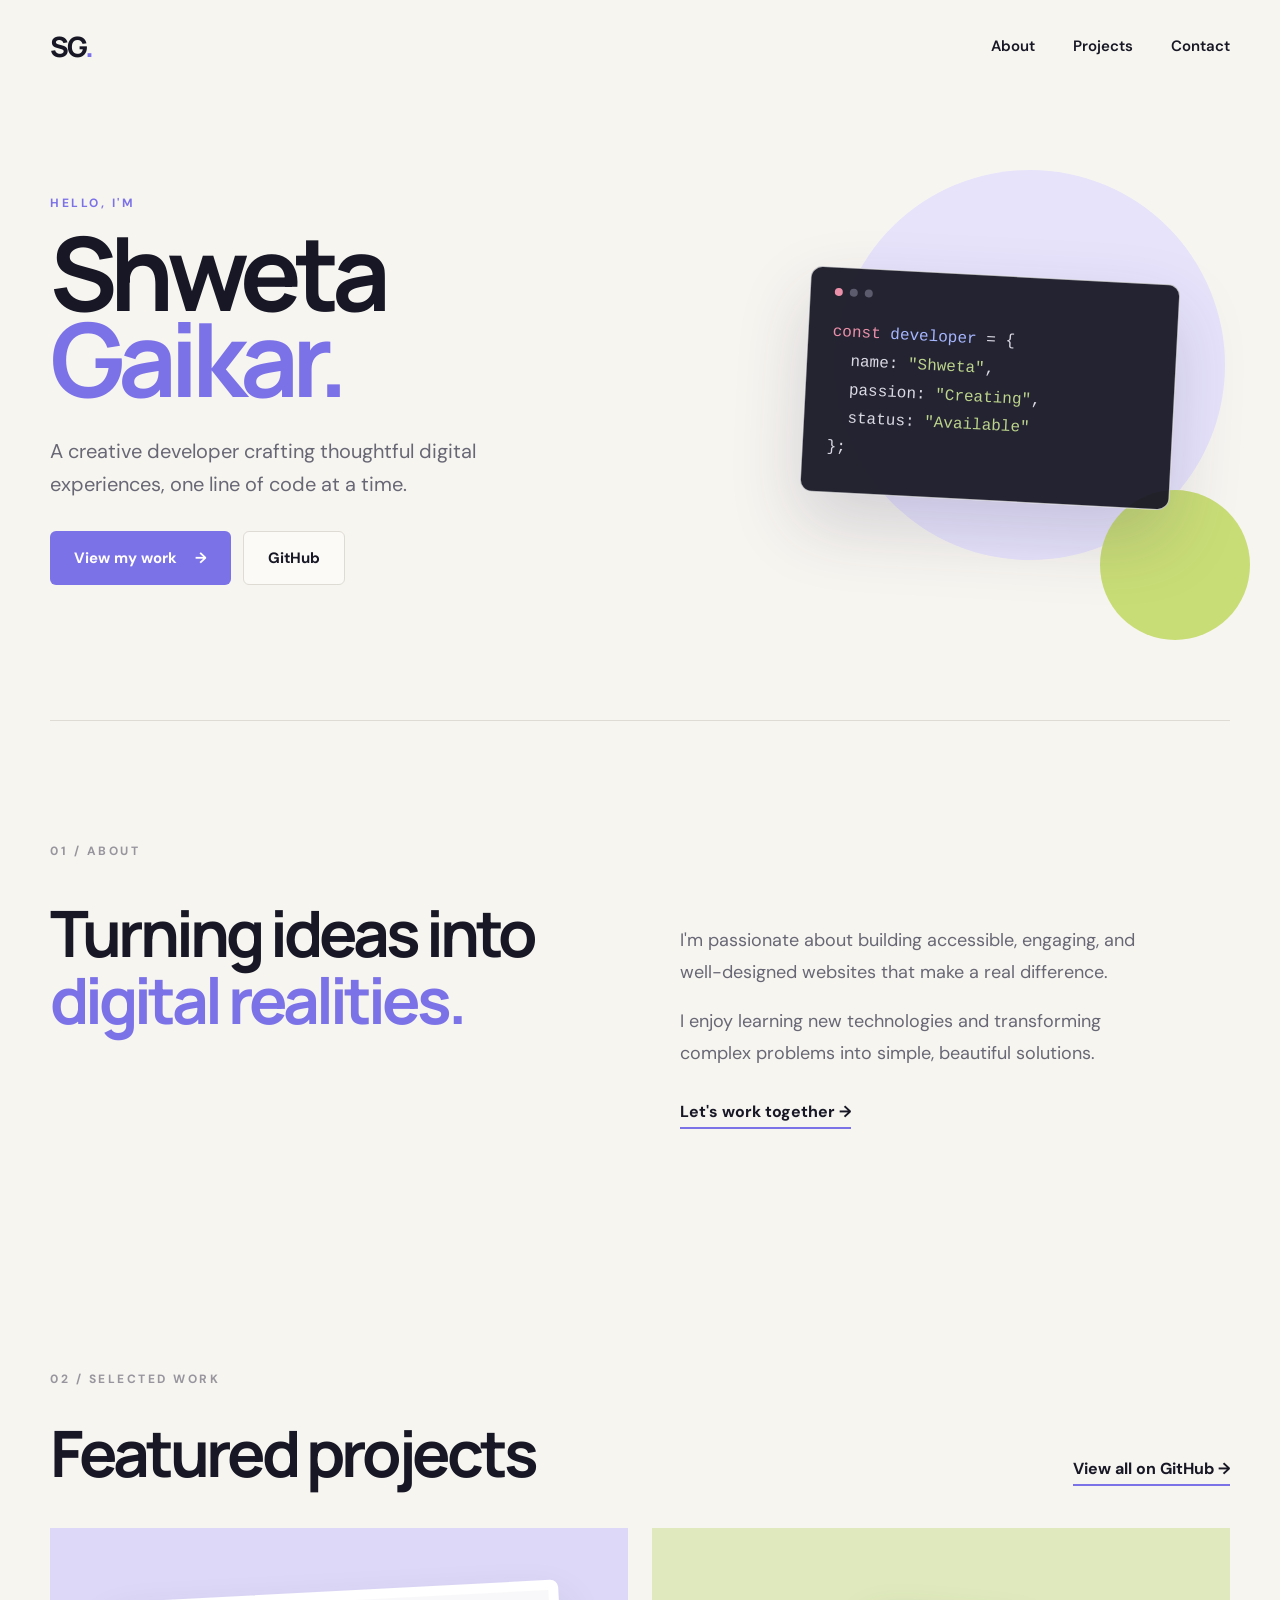
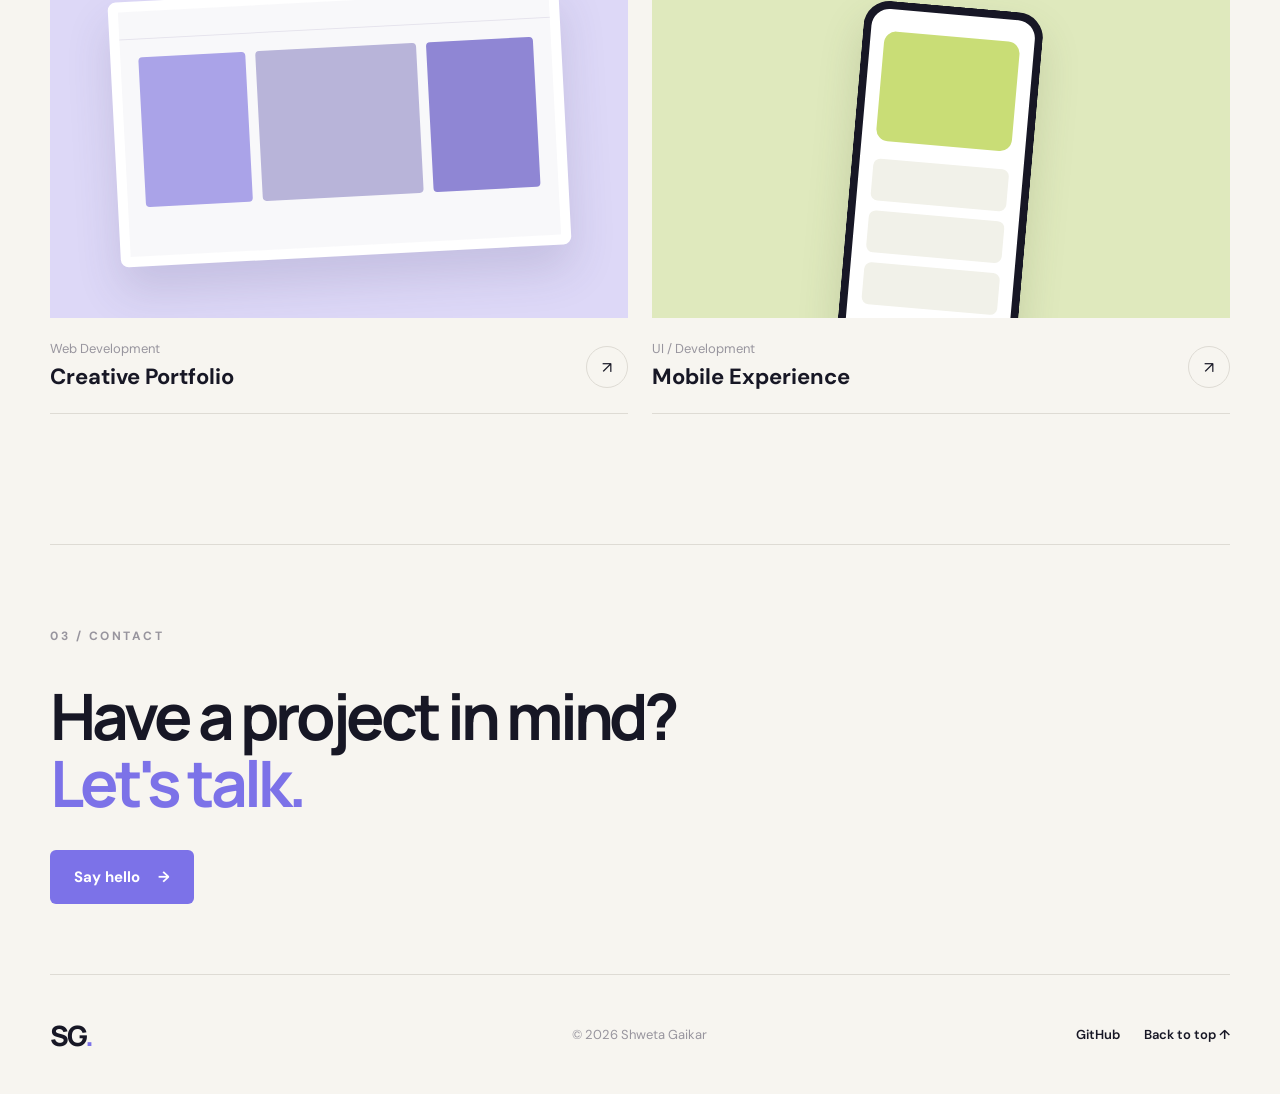
==== index.html @ 5d54d0dd "Add responsive portfolio website" ====
<!DOCTYPE>
<html lang="en">
<head>
  <meta charset="UTF-8">
  <meta name="viewport" content="width=device-width, initial-scale=1.0">
  <meta name="description" content="Personal portfolio website">
  <title>Shweta Gaikar | Portfolio</title>
  <link rel="preconnect" href="https://fonts.googleapis.com">
  <link rel="preconnect" href="https://fonts.gstatic.com" crossorigin>
  <link href="https://fonts.googleapis.com/css2?family=DM+Sans:wght@400;500;600;700&family=Manrope:wght@700;800&display=swap" rel="stylesheet">
  <link rel="stylesheet" href="styles.css">
</head>
<body>
  <header class="nav-wrap">
    <nav class="nav" aria-label="Main navigation">
      <a class="logo" href="#top" aria-label="Home">SG<span>.</span></a>
      <button class="menu-button" aria-label="Toggle navigation" aria-expanded="false">☰</button>
      <div class="nav-links">
        <a href="#about">About</a>
        <a href="#projects">Projects</a>
        <a href="#contact">Contact</a>
      </div>
    </nav>
  </header>

  <main id="top">
    <section class="hero">
      <div class="hero-content">
        <p class="eyebrow">Hello, I'm</p>
        <h1>Shweta<br><span>Gaikar.</span></h1>
        <p class="intro">A creative developer crafting thoughtful digital experiences, one line of code at a time.</p>
        <div class="hero-actions">
          <a class="button primary" href="#projects">View my work <span>→</span></a>
          <a class="button secondary" href="https://github.com/shwetagaikar18" target="_blank" rel="noopener">GitHub</a>
        </div>
      </div>
      <div class="hero-art" aria-label="Decorative portfolio artwork">
        <div class="orb orb-one"></div>
        <div class="orb orb-two"></div>
        <div class="code-card">
          <div class="code-dots"><i></i><i></i><i></i></div>
          <pre><code><span class="pink">const</span> <span class="blue">developer</span> = {
  name: <span class="green">"Shweta"</span>,
  passion: <span class="green">"Creating"</span>,
  status: <span class="green">"Available"</span>
};</code></pre>
        </div>
      </div>
    </section>

    <section class="about" id="about">
      <p class="section-label">01 / About</p>
      <div class="about-grid">
        <h2>Turning ideas into<br><span>digital realities.</span></h2>
        <div class="about-copy">
          <p>I'm passionate about building accessible, engaging, and well-designed websites that make a real difference.</p>
          <p>I enjoy learning new technologies and transforming complex problems into simple, beautiful solutions.</p>
          <a class="text-link" href="#contact">Let's work together →</a>
        </div>
      </div>
    </section>

    <section class="projects" id="projects">
      <p class="section-label">02 / Selected work</p>
      <div class="section-heading">
        <h2>Featured projects</h2>
        <a class="text-link" href="https://github.com/shwetagaikar18?tab=repositories" target="_blank" rel="noopener">View all on GitHub →</a>
      </div>
      <div class="project-grid">
        <article class="project-card">
          <div class="project-preview preview-one">
            <div class="preview-window">
              <div class="preview-bar"></div>
              <div class="preview-layout"><i></i><i></i><i></i></div>
            </div>
          </div>
          <div class="project-info">
            <p>Web Development</p>
            <h3>Creative Portfolio</h3>
            <a href="https://github.com/shwetagaikar18/portfolio-page" target="_blank" rel="noopener" aria-label="View Creative Portfolio on GitHub">↗</a>
          </div>
        </article>
        <article class="project-card">
          <div class="project-preview preview-two">
            <div class="phone"><div></div><span></span><span></span><span></span></div>
          </div>
          <div class="project-info">
            <p>UI / Development</p>
            <h3>Mobile Experience</h3>
            <a href="https://github.com/shwetagaikar18?tab=repositories" target="_blank" rel="noopener" aria-label="View Mobile Experience repositories">↗</a>
          </div>
        </article>
      </div>
    </section>

    <section class="contact" id="contact">
      <p class="section-label">03 / Contact</p>
      <h2>Have a project in mind?<br><span>Let's talk.</span></h2>
      <a class="button primary" href="mailto:your.email@example.com">Say hello <span>→</span></a>
    </section>
  </main>

  <footer>
    <a class="logo" href="#top">SG<span>.</span></a>
    <p>© 2026 Shweta Gaikar</p>
    <div class="socials">
      <a href="https://github.com/shwetagaikar18" target="_blank" rel="noopener">GitHub</a>
      <a href="#top">Back to top ↑</a>
    </div>
  </footer>

  <script src="script.js"></script>
</body>
</html>
---- styles.css ----
:root {
  --ink: #171725;
  --cream: #f7f5f0;
  --white: #fff;
  --purple: #7c72e8;
  --purple-dark: #6257d5;
  --pink: #ec90a9;
  --lime: #c9dd76;
  --line: #dedbd4;
}

* { box-sizing: border-box; }
html { scroll-behavior: smooth; }
body {
  margin: 0;
  color: var(--ink);
  background: var(--cream);
  font-family: "DM Sans", sans-serif;
}
a { color: inherit; text-decoration: none; }

.nav-wrap { position: absolute; z-index: 20; width: 100%; }
.nav {
  width: min(1180px, calc(100% - 48px));
  height: 92px;
  margin: auto;
  display: flex;
  align-items: center;
  justify-content: space-between;
}
.logo {
  font-family: "Manrope", sans-serif;
  font-size: 28px;
  font-weight: 800;
  letter-spacing: -2px;
}
.logo span { color: var(--purple); }
.nav-links { display: flex; gap: 38px; font-size: 15px; font-weight: 600; }
.nav-links a { position: relative; }
.nav-links a::after {
  content: "";
  position: absolute;
  left: 0;
  bottom: -6px;
  width: 0;
  height: 2px;
  background: var(--purple);
  transition: .25s;
}
.nav-links a:hover::after { width: 100%; }
.menu-button { display: none; border: 0; background: none; font-size: 24px; }

.hero {
  min-height: 720px;
  display: grid;
  grid-template-columns: 58% 42%;
  align-items: center;
  overflow: hidden;
  padding: 100px max(24px, calc((100% - 1180px) / 2)) 40px;
}
.eyebrow, .section-label {
  text-transform: uppercase;
  letter-spacing: 2.5px;
  font-size: 12px;
  font-weight: 700;
}
.eyebrow { color: var(--purple); margin: 0 0 18px; }
.hero h1 {
  margin: 0;
  font-family: "Manrope", sans-serif;
  font-size: clamp(68px, 8vw, 116px);
  line-height: .84;
  letter-spacing: -7px;
}
.hero h1 span { color: var(--purple); }
.intro {
  max-width: 520px;
  margin: 34px 0 30px;
  color: #686775;
  font-size: 20px;
  line-height: 1.65;
}
.hero-actions { display: flex; gap: 12px; }
.button {
  height: 54px;
  display: inline-flex;
  align-items: center;
  justify-content: center;
  gap: 18px;
  border-radius: 6px;
  padding: 0 24px;
  font-size: 15px;
  font-weight: 700;
  transition: transform .2s, background .2s;
}
.button:hover { transform: translateY(-3px); }
.primary { background: var(--purple); color: white; }
.primary:hover { background: var(--purple-dark); }
.secondary { border: 1px solid var(--line); background: rgba(255,255,255,.5); }

.hero-art { position: relative; height: 520px; }
.orb { position: absolute; border-radius: 50%; }
.orb-one { width: 390px; height: 390px; right: 5px; top: 40px; background: #e7e3fb; }
.orb-two { width: 150px; height: 150px; right: -20px; bottom: 10px; background: var(--lime); }
.code-card {
  position: absolute;
  width: 370px;
  right: 55px;
  top: 145px;
  padding: 20px 24px 30px;
  border: 1px solid rgba(255,255,255,.7);
  border-radius: 12px;
  background: rgba(23,23,37,.94);
  box-shadow: 0 30px 70px rgba(51,46,89,.18);
  transform: rotate(3deg);
}
.code-dots { display: flex; gap: 7px; margin-bottom: 22px; }
.code-dots i { width: 8px; height: 8px; border-radius: 50%; background: #5b5b6d; }
.code-dots i:first-child { background: var(--pink); }
.code-card pre { margin: 0; overflow: hidden; color: #dbdae4; font-size: 16px; line-height: 1.8; }
.pink { color: var(--pink); }.blue { color: #a6b6ff; }.green { color: #bcd38b; }

.about, .projects, .contact { width: min(1180px, calc(100% - 48px)); margin: auto; }
.about { padding: 110px 0 120px; border-top: 1px solid var(--line); }
.section-label { color: #98959e; }
.about-grid { display: grid; grid-template-columns: 1fr 1fr; gap: 80px; margin-top: 40px; }
.about h2, .projects h2, .contact h2 {
  margin: 0;
  font-family: "Manrope", sans-serif;
  font-size: clamp(42px, 5vw, 68px);
  line-height: 1.05;
  letter-spacing: -4px;
}
.about h2 span, .contact h2 span { color: var(--purple); }
.about-copy { max-width: 480px; padding-top: 8px; }
.about-copy p { color: #686775; font-size: 18px; line-height: 1.75; }
.text-link { display: inline-block; margin-top: 14px; font-weight: 700; border-bottom: 2px solid var(--purple); padding-bottom: 5px; }

.projects { padding: 110px 0 130px; }
.section-heading { display: flex; align-items: end; justify-content: space-between; margin: 32px 0 42px; }
.project-grid { display: grid; grid-template-columns: 1fr 1fr; gap: 24px; }
.project-card { overflow: hidden; }
.project-preview { height: 390px; display: grid; place-items: center; overflow: hidden; }
.preview-one { background: #ddd8f7; }.preview-two { background: #dfe9bd; }
.preview-window { width: 78%; height: 68%; border: 10px solid #fff; border-radius: 8px; background: #f8f8fa; box-shadow: 0 24px 45px rgba(68,62,112,.16); transform: rotate(-3deg); }
.preview-bar { height: 28px; border-bottom: 1px solid #e6e4ed; }
.preview-layout { display: grid; grid-template-columns: 1fr 1.5fr 1fr; gap: 10px; padding: 18px; }
.preview-layout i { height: 150px; background: #aaa3e8; border-radius: 4px; }.preview-layout i:nth-child(2) { background: #b8b4d9; }.preview-layout i:nth-child(3) { background: #8f86d4; }
.phone { width: 180px; height: 330px; border: 8px solid var(--ink); border-bottom: 0; border-radius: 26px 26px 0 0; background: #fff; padding: 22px 14px; transform: translateY(48px) rotate(5deg); box-shadow: 0 20px 40px rgba(77,88,49,.18); }
.phone div { height: 110px; border-radius: 12px; background: var(--lime); margin-bottom: 18px; }.phone span { display: block; height: 42px; border-radius: 7px; background: #f1f1e9; margin-top: 10px; }
.project-info { position: relative; padding: 22px 58px 22px 0; border-bottom: 1px solid var(--line); }
.project-info p { margin: 0 0 5px; color: #98959e; font-size: 13px; }.project-info h3 { margin: 0; font-size: 22px; }
.project-info a { position: absolute; right: 0; top: 28px; width: 42px; height: 42px; display: grid; place-items: center; border: 1px solid var(--line); border-radius: 50%; }

.contact { min-height: 430px; display: flex; flex-direction: column; justify-content: center; align-items: flex-start; border-top: 1px solid var(--line); }
.contact h2 { margin: 26px 0 34px; }
footer { width: min(1180px, calc(100% - 48px)); height: 120px; margin: auto; display: grid; grid-template-columns: 1fr 1fr 1fr; align-items: center; border-top: 1px solid var(--line); }
footer p { text-align: center; color: #98959e; font-size: 13px; }.socials { display: flex; justify-content: flex-end; gap: 24px; font-size: 13px; font-weight: 600; }

@media (max-width: 800px) {
  .nav { width: calc(100% - 36px); }.menu-button { display: block; }
  .nav-links { display: none; position: absolute; top: 72px; left: 18px; right: 18px; padding: 22px; background: white; border-radius: 8px; box-shadow: 0 12px 30px rgba(0,0,0,.08); }
  .nav-links.open { display: flex; }.hero { grid-template-columns: 1fr; padding: 130px 24px 30px; }.hero h1 { letter-spacing: -5px; }.hero-art { height: 430px; }.orb-one { width: 330px; height: 330px; right: 0; }.code-card { width: 310px; right: 20px; top: 115px; }.code-card pre { font-size: 14px; }
  .about, .projects, .contact { width: calc(100% - 36px); }.about-grid, .project-grid { grid-template-columns: 1fr; }.about-grid { gap: 25px; }.project-preview { height: 320px; }.section-heading { align-items: flex-start; gap: 20px; }.section-heading .text-link { white-space: nowrap; }
  footer { width: calc(100% - 36px); grid-template-columns: 1fr 1fr; }.footer p { display: none; }.socials a:first-child { display: none; }
}

@media (max-width: 480px) {
  .hero h1 { font-size: 64px; }.hero-actions { flex-wrap: wrap; }.hero-art { height: 380px; }.orb-one { width: 280px; height: 280px; }.orb-two { width: 100px; height: 100px; }.code-card { width: 280px; right: 5px; }.about h2, .projects h2, .contact h2 { letter-spacing: -2.5px; }.section-heading { display: block; }.section-heading .text-link { margin-top: 18px; }.project-preview { height: 280px; }
}
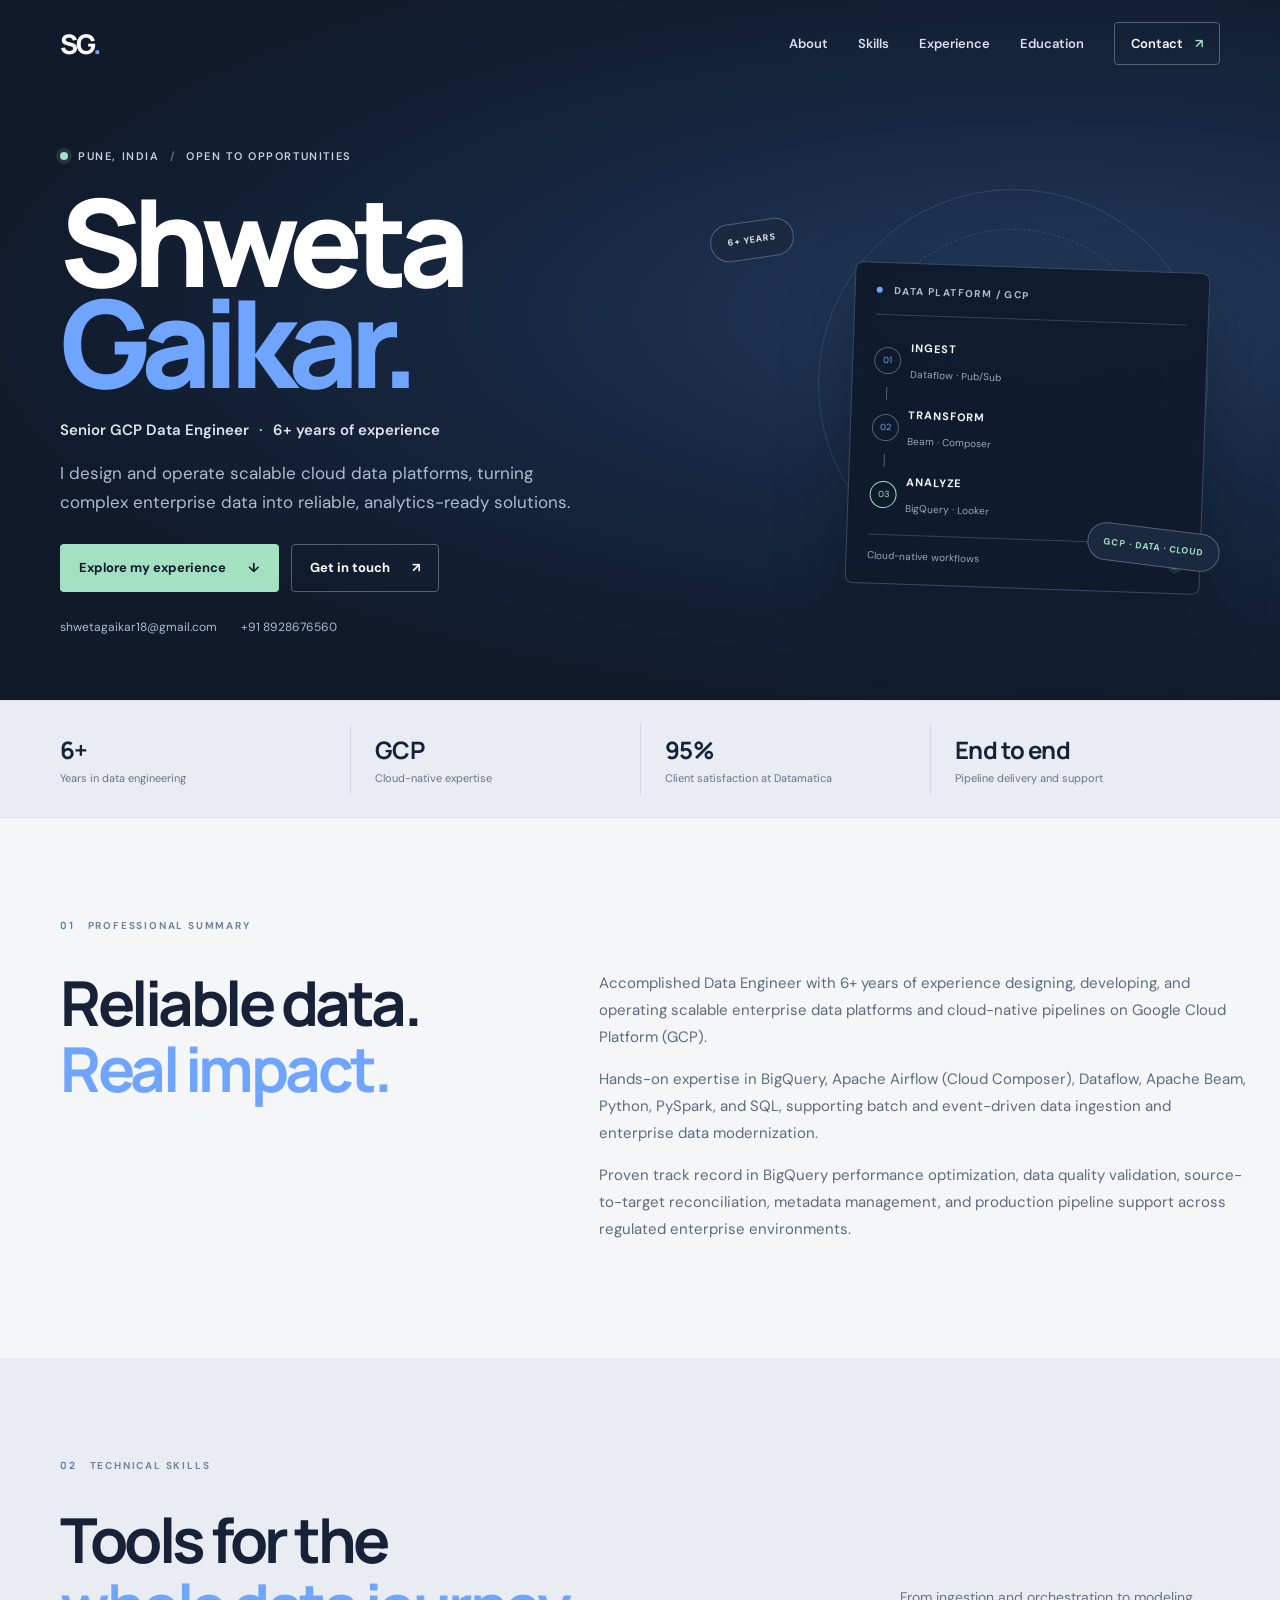
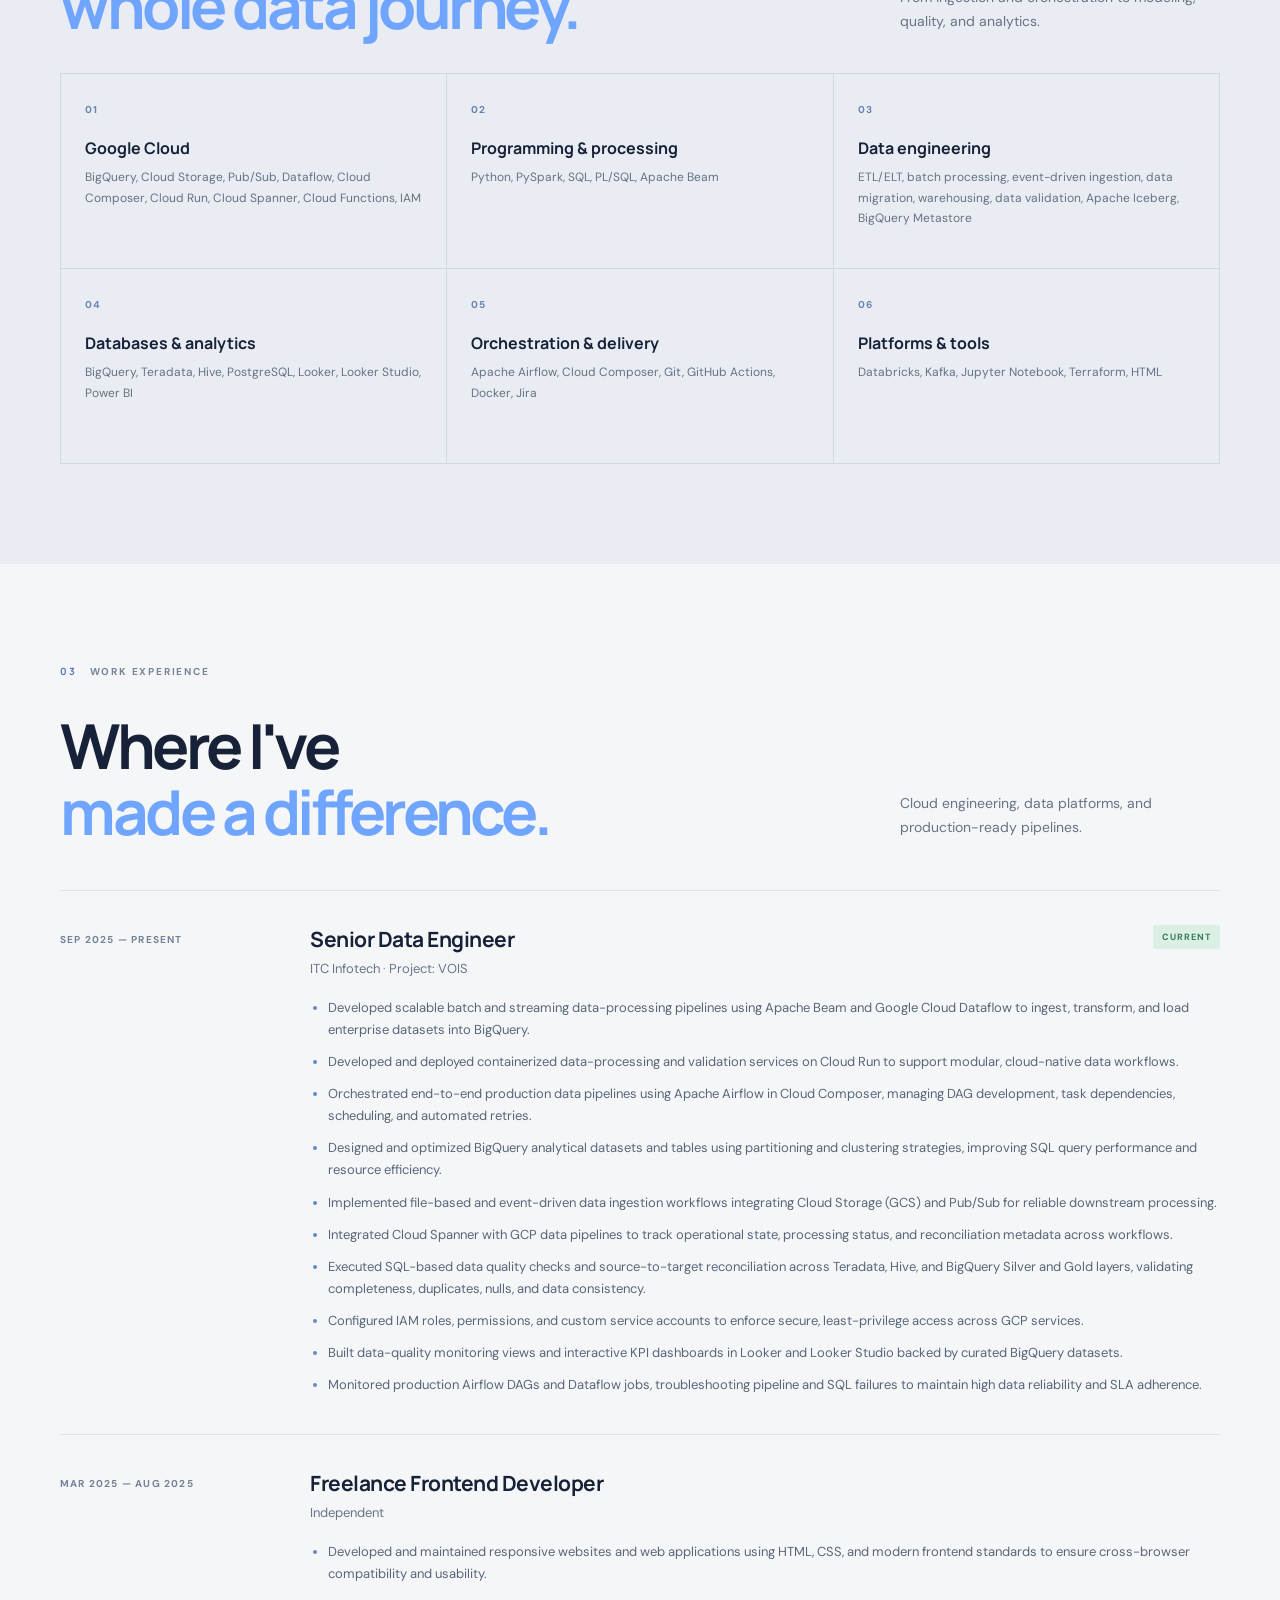
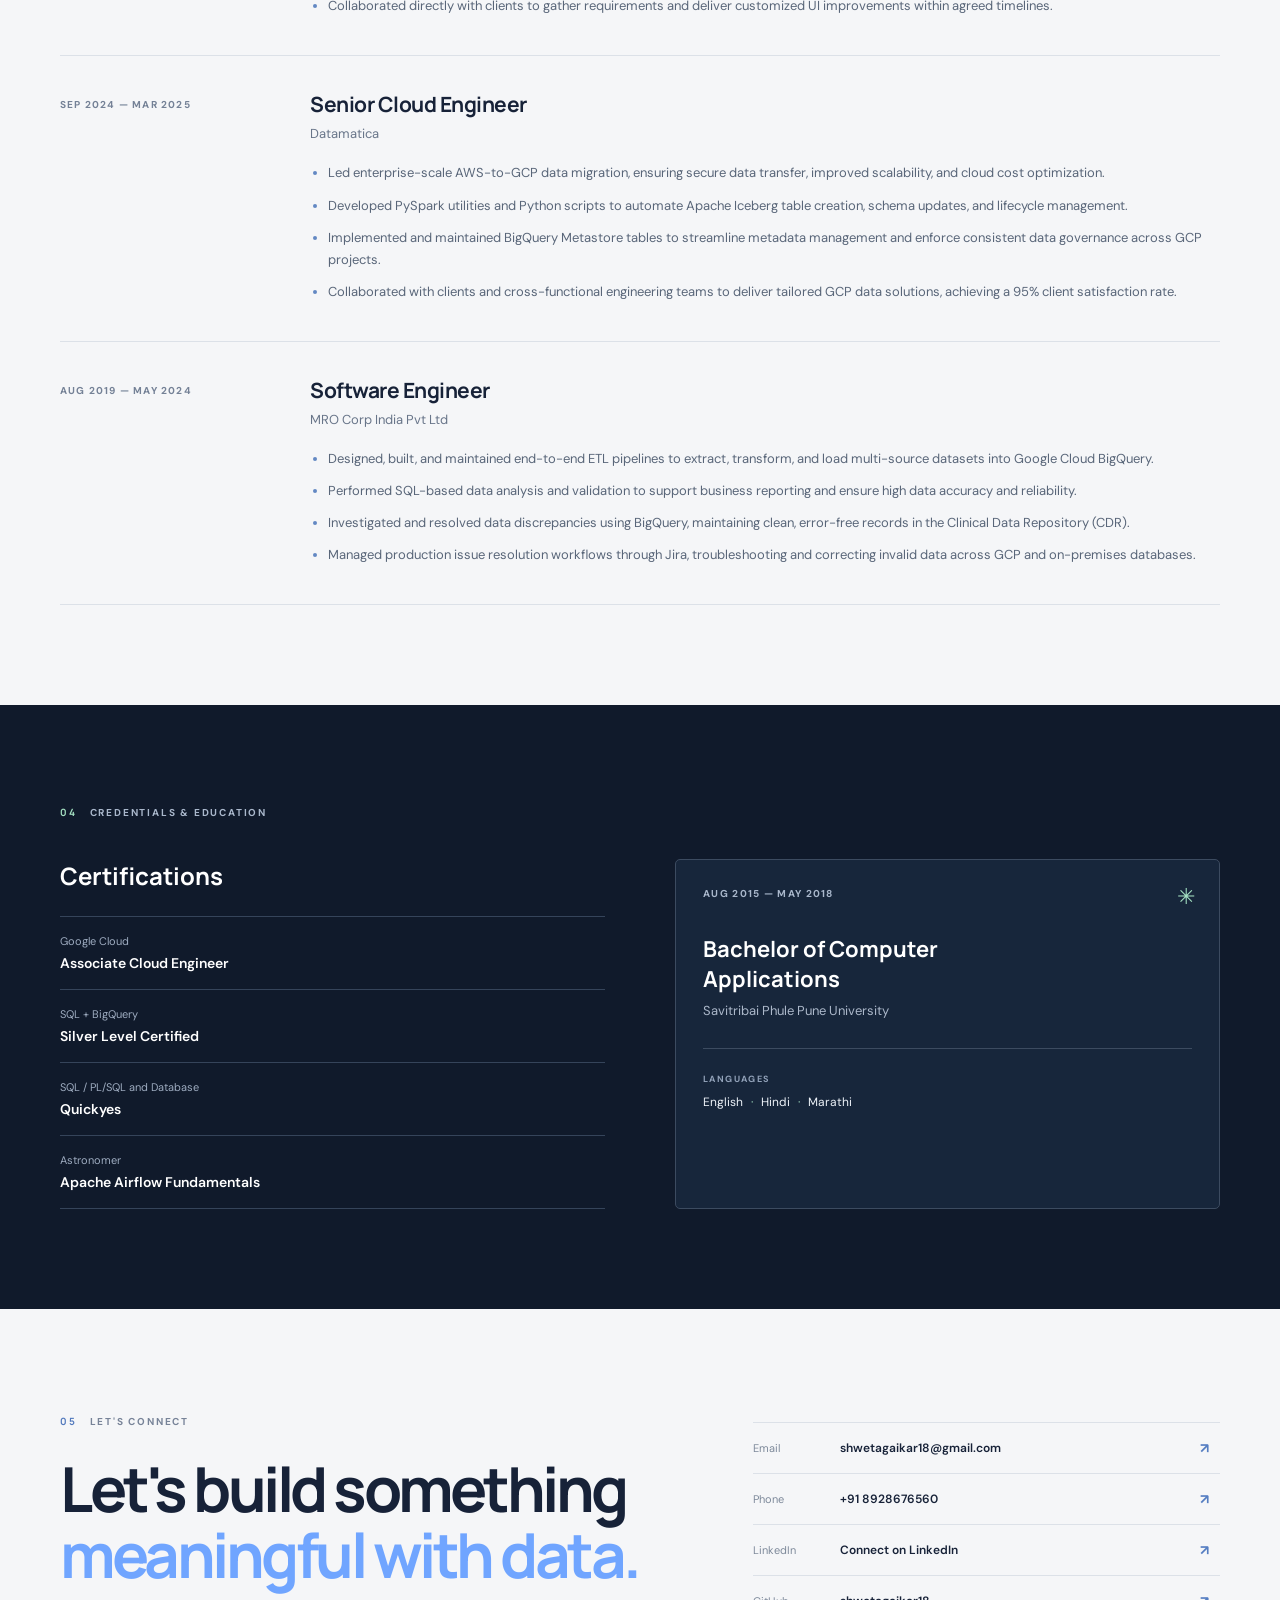
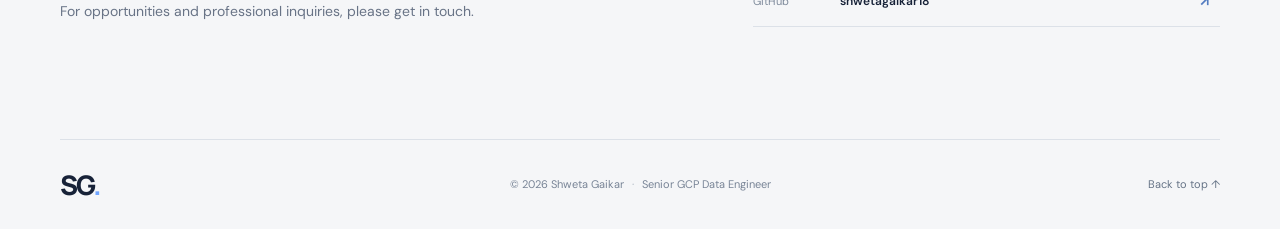
==== commit a4a66fcb: "Add Shweta's GCP data engineering resume to portfolio page" ====
--- a/index.html
+++ b/index.html
@@ -1,114 +1,199 @@
-<!DOCTYPE>
+<!doctype html>
 <html lang="en">
 <head>
   <meta charset="UTF-8">
-  <meta name="viewport" content="width=device-width, initial-scale=1.0">
-  <meta name="description" content="Personal portfolio website">
-  <title>Shweta Gaikar | Portfolio</title>
+  <meta name="viewport" content="width=device-width, initial-scale=1">
+  <meta name="description" content="Shweta Gaikar is a Senior GCP Data Engineer with 6+ years of experience building cloud-native data platforms and pipelines.">
+  <meta name="theme-color" content="#101a2b">
+  <title>Shweta Gaikar | Senior GCP Data Engineer</title>
   <link rel="preconnect" href="https://fonts.googleapis.com">
   <link rel="preconnect" href="https://fonts.gstatic.com" crossorigin>
-  <link href="https://fonts.googleapis.com/css2?family=DM+Sans:wght@400;500;600;700&family=Manrope:wght@700;800&display=swap" rel="stylesheet">
+  <link href="https://fonts.googleapis.com/css2?family=DM+Sans:wght@400;500;600;700&family=Manrope:wght@500;600;700;800&display=swap" rel="stylesheet">
   <link rel="stylesheet" href="styles.css">
 </head>
 <body>
-  <header class="nav-wrap">
-    <nav class="nav" aria-label="Main navigation">
-      <a class="logo" href="#top" aria-label="Home">SG<span>.</span></a>
-      <button class="menu-button" aria-label="Toggle navigation" aria-expanded="false">☰</button>
-      <div class="nav-links">
+  <header class="site-header">
+    <nav class="nav shell" aria-label="Main navigation">
+      <a class="brand" href="#top" aria-label="Shweta Gaikar, home">SG<span>.</span></a>
+      <button class="menu-button" type="button" aria-label="Toggle navigation" aria-expanded="false" aria-controls="nav-links">☰</button>
+      <div class="nav-links" id="nav-links">
         <a href="#about">About</a>
-        <a href="#projects">Projects</a>
-        <a href="#contact">Contact</a>
+        <a href="#skills">Skills</a>
+        <a href="#experience">Experience</a>
+        <a href="#education">Education</a>
+        <a class="nav-cta" href="#contact">Contact <span>↗</span></a>
       </div>
     </nav>
   </header>
 
   <main id="top">
-    <section class="hero">
-      <div class="hero-content">
-        <p class="eyebrow">Hello, I'm</p>
-        <h1>Shweta<br><span>Gaikar.</span></h1>
-        <p class="intro">A creative developer crafting thoughtful digital experiences, one line of code at a time.</p>
+    <section class="hero shell">
+      <div class="hero-copy">
+        <p class="eyebrow"><span class="status-dot"></span> Pune, India <span class="eyebrow-divider">/</span> Open to opportunities</p>
+        <h1>Shweta<br><em>Gaikar.</em></h1>
+        <p class="role">Senior GCP Data Engineer <span>·</span> 6+ years of experience</p>
+        <p class="hero-intro">I design and operate scalable cloud data platforms, turning complex enterprise data into reliable, analytics-ready solutions.</p>
         <div class="hero-actions">
-          <a class="button primary" href="#projects">View my work <span>→</span></a>
-          <a class="button secondary" href="https://github.com/shwetagaikar18" target="_blank" rel="noopener">GitHub</a>
+          <a class="button button-primary" href="#experience">Explore my experience <span>↓</span></a>
+          <a class="button button-outline" href="mailto:shwetagaikar18@gmail.com">Get in touch <span>↗</span></a>
+        </div>
+        <div class="contact-chips" aria-label="Contact information">
+          <a href="mailto:shwetagaikar18@gmail.com">shwetagaikar18@gmail.com</a>
+          <a href="tel:+918928676560">+91 8928676560</a>
         </div>
       </div>
-      <div class="hero-art" aria-label="Decorative portfolio artwork">
-        <div class="orb orb-one"></div>
-        <div class="orb orb-two"></div>
-        <div class="code-card">
-          <div class="code-dots"><i></i><i></i><i></i></div>
-          <pre><code><span class="pink">const</span> <span class="blue">developer</span> = {
-  name: <span class="green">"Shweta"</span>,
-  passion: <span class="green">"Creating"</span>,
-  status: <span class="green">"Available"</span>
-};</code></pre>
+      <div class="hero-art" aria-hidden="true">
+        <div class="orbit orbit-a"></div><div class="orbit orbit-b"></div>
+        <div class="data-card">
+          <div class="card-head"><span class="card-indicator"></span> DATA PLATFORM / GCP</div>
+          <div class="pipeline">
+            <div class="pipeline-node"><span>01</span><b>INGEST</b><small>Dataflow · Pub/Sub</small></div>
+            <div class="pipeline-line"></div>
+            <div class="pipeline-node"><span>02</span><b>TRANSFORM</b><small>Beam · Composer</small></div>
+            <div class="pipeline-line"></div>
+            <div class="pipeline-node pipeline-highlight"><span>03</span><b>ANALYZE</b><small>BigQuery · Looker</small></div>
+          </div>
+          <div class="card-foot"><span>Cloud-native workflows</span><span class="live-dot"></span></div>
+        </div>
+        <div class="orbit-label label-top">6+ YEARS</div>
+        <div class="orbit-label label-bottom">GCP · DATA · CLOUD</div>
+      </div>
+    </section>
+
+    <section class="metrics" aria-label="Career highlights">
+      <div class="metrics-inner shell">
+        <div><strong>6+</strong><span>Years in data engineering</span></div>
+        <div><strong>GCP</strong><span>Cloud-native expertise</span></div>
+        <div><strong>95%</strong><span>Client satisfaction at Datamatica</span></div>
+        <div><strong>End to end</strong><span>Pipeline delivery and support</span></div>
+      </div>
+    </section>
+
+    <section class="section shell" id="about">
+      <div class="section-label"><span>01</span> PROFESSIONAL SUMMARY</div>
+      <div class="about-grid">
+        <h2>Reliable data.<br><em>Real impact.</em></h2>
+        <div class="about-copy">
+          <p>Accomplished Data Engineer with 6+ years of experience designing, developing, and operating scalable enterprise data platforms and cloud-native pipelines on Google Cloud Platform (GCP).</p>
+          <p>Hands-on expertise in BigQuery, Apache Airflow (Cloud Composer), Dataflow, Apache Beam, Python, PySpark, and SQL, supporting batch and event-driven data ingestion and enterprise data modernization.</p>
+          <p>Proven track record in BigQuery performance optimization, data quality validation, source-to-target reconciliation, metadata management, and production pipeline support across regulated enterprise environments.</p>
         </div>
       </div>
     </section>
 
-    <section class="about" id="about">
-      <p class="section-label">01 / About</p>
-      <div class="about-grid">
-        <h2>Turning ideas into<br><span>digital realities.</span></h2>
-        <div class="about-copy">
-          <p>I'm passionate about building accessible, engaging, and well-designed websites that make a real difference.</p>
-          <p>I enjoy learning new technologies and transforming complex problems into simple, beautiful solutions.</p>
-          <a class="text-link" href="#contact">Let's work together →</a>
+    <section class="skills-section" id="skills">
+      <div class="shell section">
+        <div class="section-label"><span>02</span> TECHNICAL SKILLS</div>
+        <div class="skills-heading"><h2>Tools for the<br><em>whole data journey.</em></h2><p>From ingestion and orchestration to modeling, quality, and analytics.</p></div>
+        <div class="skills-grid">
+          <article class="skill-card"><span class="skill-number">01</span><h3>Google Cloud</h3><p>BigQuery, Cloud Storage, Pub/Sub, Dataflow, Cloud Composer, Cloud Run, Cloud Spanner, Cloud Functions, IAM</p></article>
+          <article class="skill-card"><span class="skill-number">02</span><h3>Programming & processing</h3><p>Python, PySpark, SQL, PL/SQL, Apache Beam</p></article>
+          <article class="skill-card"><span class="skill-number">03</span><h3>Data engineering</h3><p>ETL/ELT, batch processing, event-driven ingestion, data migration, warehousing, data validation, Apache Iceberg, BigQuery Metastore</p></article>
+          <article class="skill-card"><span class="skill-number">04</span><h3>Databases & analytics</h3><p>BigQuery, Teradata, Hive, PostgreSQL, Looker, Looker Studio, Power BI</p></article>
+          <article class="skill-card"><span class="skill-number">05</span><h3>Orchestration & delivery</h3><p>Apache Airflow, Cloud Composer, Git, GitHub Actions, Docker, Jira</p></article>
+          <article class="skill-card"><span class="skill-number">06</span><h3>Platforms & tools</h3><p>Databricks, Kafka, Jupyter Notebook, Terraform, HTML</p></article>
         </div>
       </div>
     </section>
 
-    <section class="projects" id="projects">
-      <p class="section-label">02 / Selected work</p>
-      <div class="section-heading">
-        <h2>Featured projects</h2>
-        <a class="text-link" href="https://github.com/shwetagaikar18?tab=repositories" target="_blank" rel="noopener">View all on GitHub →</a>
-      </div>
-      <div class="project-grid">
-        <article class="project-card">
-          <div class="project-preview preview-one">
-            <div class="preview-window">
-              <div class="preview-bar"></div>
-              <div class="preview-layout"><i></i><i></i><i></i></div>
-            </div>
-          </div>
-          <div class="project-info">
-            <p>Web Development</p>
-            <h3>Creative Portfolio</h3>
-            <a href="https://github.com/shwetagaikar18/portfolio-page" target="_blank" rel="noopener" aria-label="View Creative Portfolio on GitHub">↗</a>
+    <section class="section experience-section shell" id="experience">
+      <div class="section-label"><span>03</span> WORK EXPERIENCE</div>
+      <div class="experience-heading"><h2>Where I've<br><em>made a difference.</em></h2><p>Cloud engineering, data platforms, and production-ready pipelines.</p></div>
+      <div class="timeline">
+        <article class="job current-job">
+          <div class="job-date">SEP 2025 — PRESENT</div>
+          <div class="job-content">
+            <div class="job-title"><div><h3>Senior Data Engineer</h3><p class="company">ITC Infotech <span>·</span> Project: VOIS</p></div><span class="current-badge">CURRENT</span></div>
+            <ul>
+              <li>Developed scalable batch and streaming data-processing pipelines using Apache Beam and Google Cloud Dataflow to ingest, transform, and load enterprise datasets into BigQuery.</li>
+              <li>Developed and deployed containerized data-processing and validation services on Cloud Run to support modular, cloud-native data workflows.</li>
+              <li>Orchestrated end-to-end production data pipelines using Apache Airflow in Cloud Composer, managing DAG development, task dependencies, scheduling, and automated retries.</li>
+              <li>Designed and optimized BigQuery analytical datasets and tables using partitioning and clustering strategies, improving SQL query performance and resource efficiency.</li>
+              <li>Implemented file-based and event-driven data ingestion workflows integrating Cloud Storage (GCS) and Pub/Sub for reliable downstream processing.</li>
+              <li>Integrated Cloud Spanner with GCP data pipelines to track operational state, processing status, and reconciliation metadata across workflows.</li>
+              <li>Executed SQL-based data quality checks and source-to-target reconciliation across Teradata, Hive, and BigQuery Silver and Gold layers, validating completeness, duplicates, nulls, and data consistency.</li>
+              <li>Configured IAM roles, permissions, and custom service accounts to enforce secure, least-privilege access across GCP services.</li>
+              <li>Built data-quality monitoring views and interactive KPI dashboards in Looker and Looker Studio backed by curated BigQuery datasets.</li>
+              <li>Monitored production Airflow DAGs and Dataflow jobs, troubleshooting pipeline and SQL failures to maintain high data reliability and SLA adherence.</li>
+            </ul>
           </div>
         </article>
-        <article class="project-card">
-          <div class="project-preview preview-two">
-            <div class="phone"><div></div><span></span><span></span><span></span></div>
+
+        <article class="job">
+          <div class="job-date">MAR 2025 — AUG 2025</div>
+          <div class="job-content">
+            <div class="job-title"><div><h3>Freelance Frontend Developer</h3><p class="company">Independent</p></div></div>
+            <ul>
+              <li>Developed and maintained responsive websites and web applications using HTML, CSS, and modern frontend standards to ensure cross-browser compatibility and usability.</li>
+              <li>Collaborated directly with clients to gather requirements and deliver customized UI improvements within agreed timelines.</li>
+            </ul>
           </div>
-          <div class="project-info">
-            <p>UI / Development</p>
-            <h3>Mobile Experience</h3>
-            <a href="https://github.com/shwetagaikar18?tab=repositories" target="_blank" rel="noopener" aria-label="View Mobile Experience repositories">↗</a>
+        </article>
+
+        <article class="job">
+          <div class="job-date">SEP 2024 — MAR 2025</div>
+          <div class="job-content">
+            <div class="job-title"><div><h3>Senior Cloud Engineer</h3><p class="company">Datamatica</p></div></div>
+            <ul>
+              <li>Led enterprise-scale AWS-to-GCP data migration, ensuring secure data transfer, improved scalability, and cloud cost optimization.</li>
+              <li>Developed PySpark utilities and Python scripts to automate Apache Iceberg table creation, schema updates, and lifecycle management.</li>
+              <li>Implemented and maintained BigQuery Metastore tables to streamline metadata management and enforce consistent data governance across GCP projects.</li>
+              <li>Collaborated with clients and cross-functional engineering teams to deliver tailored GCP data solutions, achieving a 95% client satisfaction rate.</li>
+            </ul>
+          </div>
+        </article>
+
+        <article class="job">
+          <div class="job-date">AUG 2019 — MAY 2024</div>
+          <div class="job-content">
+            <div class="job-title"><div><h3>Software Engineer</h3><p class="company">MRO Corp India Pvt Ltd</p></div></div>
+            <ul>
+              <li>Designed, built, and maintained end-to-end ETL pipelines to extract, transform, and load multi-source datasets into Google Cloud BigQuery.</li>
+              <li>Performed SQL-based data analysis and validation to support business reporting and ensure high data accuracy and reliability.</li>
+              <li>Investigated and resolved data discrepancies using BigQuery, maintaining clean, error-free records in the Clinical Data Repository (CDR).</li>
+              <li>Managed production issue resolution workflows through Jira, troubleshooting and correcting invalid data across GCP and on-premises databases.</li>
+            </ul>
           </div>
         </article>
       </div>
     </section>
 
-    <section class="contact" id="contact">
-      <p class="section-label">03 / Contact</p>
-      <h2>Have a project in mind?<br><span>Let's talk.</span></h2>
-      <a class="button primary" href="mailto:your.email@example.com">Say hello <span>→</span></a>
+    <section class="credentials-section" id="education">
+      <div class="shell section">
+        <div class="section-label"><span>04</span> CREDENTIALS & EDUCATION</div>
+        <div class="credentials-grid">
+          <div>
+            <h2>Certifications</h2>
+            <ul class="credential-list">
+              <li><span>Google Cloud</span><strong>Associate Cloud Engineer</strong></li>
+              <li><span>SQL + BigQuery</span><strong>Silver Level Certified</strong></li>
+              <li><span>SQL / PL/SQL and Database</span><strong>Quickyes</strong></li>
+              <li><span>Astronomer</span><strong>Apache Airflow Fundamentals</strong></li>
+            </ul>
+          </div>
+          <div class="education-card">
+            <span class="education-icon">✳</span>
+            <p class="card-eyebrow">AUG 2015 — MAY 2018</p>
+            <h3>Bachelor of Computer Applications</h3>
+            <p>Savitribai Phule Pune University</p>
+            <div class="languages"><span>LANGUAGES</span><p>English <i>·</i> Hindi <i>·</i> Marathi</p></div>
+          </div>
+        </div>
+      </div>
+    </section>
+
+    <section class="contact-section shell" id="contact">
+      <div><div class="section-label"><span>05</span> LET'S CONNECT</div><h2>Let's build something<br><em>meaningful with data.</em></h2><p>For opportunities and professional inquiries, please get in touch.</p></div>
+      <div class="contact-links">
+        <a href="mailto:shwetagaikar18@gmail.com"><span>Email</span><strong>shwetagaikar18@gmail.com</strong><b>↗</b></a>
+        <a href="tel:+918928676560"><span>Phone</span><strong>+91 8928676560</strong><b>↗</b></a>
+        <a href="https://www.linkedin.com/" target="_blank" rel="noopener noreferrer"><span>LinkedIn</span><strong>Connect on LinkedIn</strong><b>↗</b></a>
+        <a href="https://github.com/shwetagaikar18" target="_blank" rel="noopener noreferrer"><span>GitHub</span><strong>shwetagaikar18</strong><b>↗</b></a>
+      </div>
     </section>
   </main>
 
-  <footer>
-    <a class="logo" href="#top">SG<span>.</span></a>
-    <p>© 2026 Shweta Gaikar</p>
-    <div class="socials">
-      <a href="https://github.com/shwetagaikar18" target="_blank" rel="noopener">GitHub</a>
-      <a href="#top">Back to top ↑</a>
-    </div>
-  </footer>
-
+  <footer class="footer shell"><a class="brand" href="#top">SG<span>.</span></a><p>© 2026 Shweta Gaikar <span>·</span> Senior GCP Data Engineer</p><a href="#top">Back to top ↑</a></footer>
   <script src="script.js"></script>
 </body>
 </html>
--- a/styles.css
+++ b/styles.css
@@ -1,170 +1,70 @@
+@import url('https://fonts.googleapis.com/css2?family=DM+Sans:wght@400;500;600;700&family=Manrope:wght@500;600;700;800&display=swap');
 :root {
-  --ink: #171725;
-  --cream: #f7f5f0;
-  --white: #fff;
-  --purple: #7c72e8;
-  --purple-dark: #6257d5;
-  --pink: #ec90a9;
-  --lime: #c9dd76;
-  --line: #dedbd4;
+  --ink: #172238;
+  --navy: #101a2b;
+  --navy-soft: #1a2940;
+  --paper: #f5f6f8;
+  --white: #ffffff;
+  --blue: #70a5ff;
+  --mint: #a4e1c2;
+  --line: #dce1e8;
+  --muted: #687386;
 }
+* { box-sizing: border-box; }
+html { scroll-behavior: smooth; scroll-padding-top: 85px; }
+body { margin: 0; color: var(--ink); background: var(--paper); font-family: "DM Sans", sans-serif; }
+a { color: inherit; text-decoration: none; }
+.shell { width: min(1160px, calc(100% - 48px)); margin-inline: auto; }
+.site-header { position: absolute; z-index: 20; top: 0; width: 100%; color: white; }
+.nav { height: 86px; display: flex; justify-content: space-between; align-items: center; }
+.brand { font-family: "Manrope", sans-serif; font-size: 27px; font-weight: 800; letter-spacing: -2px; }
+.brand span { color: var(--blue); }
+.nav-links { display: flex; align-items: center; gap: 30px; font-size: 13px; font-weight: 600; }
+.nav-links a:not(.nav-cta) { color: #d9e0ed; transition: color .2s; }
+.nav-links a:hover { color: var(--mint); }
+.nav-cta { padding: 12px 16px; border: 1px solid #536176; border-radius: 4px; }
+.nav-cta span { padding-left: 9px; color: var(--mint); }
+.menu-button { display: none; color: white; border: 0; background: transparent; font-size: 25px; }
 
-* { box-sizing: border-box; }
-html { scroll-behavior: smooth; }
-body {
-  margin: 0;
-  color: var(--ink);
-  background: var(--cream);
-  font-family: "DM Sans", sans-serif;
+.hero { min-height: 700px; position: relative; display: grid; grid-template-columns: 56% 44%; align-items: center; padding-top: 72px; color: white; }
+body::before { content: ""; position: absolute; top: 0; left: 0; z-index: -1; width: 100%; height: 700px; background: radial-gradient(ellipse at 82% 45%, #233b5c 0, #172943 34%, var(--navy) 72%); }
+.hero-copy { padding: 54px 0 42px; }
+.eyebrow { display: flex; align-items: center; gap: 10px; margin: 0 0 27px; color: #c4cfdf; font-size: 11px; font-weight: 600; letter-spacing: 1.6px; text-transform: uppercase; }
+.status-dot, .live-dot { width: 8px; height: 8px; display: inline-block; border-radius: 50%; background: var(--mint); box-shadow: 0 0 0 4px rgba(164,225,194,.12); }
+.eyebrow-divider { color: #65748c; }
+.hero h1 { margin: 0; font-family: "Manrope", sans-serif; font-size: clamp(76px, 9.5vw, 122px); font-weight: 800; line-height: .83; letter-spacing: -9px; }
+.hero h1 em, h2 em { color: var(--blue); font-style: normal; }
+.role { margin: 28px 0 0; color: #dce4ef; font-size: 15px; font-weight: 600; }.role span { margin: 0 6px; color: var(--mint); }
+.hero-intro { max-width: 535px; margin: 19px 0 27px; color: #aebbd0; font-size: 17px; line-height: 1.7; }
+.hero-actions { display: flex; gap: 12px; flex-wrap: wrap; }
+.button { min-height: 48px; display: inline-flex; align-items: center; justify-content: center; gap: 22px; padding: 0 18px; border: 1px solid transparent; border-radius: 4px; font-size: 13px; font-weight: 700; transition: .2s ease; }
+.button:hover { transform: translateY(-2px); }.button-primary { color: var(--navy); background: var(--mint); }.button-primary:hover { background: #c2f0d7; }.button-outline { border-color: #536176; color: white; }.button-outline:hover { border-color: var(--mint); color: var(--mint); }
+.contact-chips { display: flex; flex-wrap: wrap; gap: 10px 24px; margin-top: 27px; color: #aebbd0; font-size: 12px; }.contact-chips a:hover { color: var(--mint); }
+.hero-art { position: relative; height: 470px; }.orbit { position: absolute; border: 1px solid rgba(147,179,225,.18); border-radius: 50%; }.orbit-a { width: 390px; height: 390px; top: 38px; right: 12px; }.orbit-b { width: 310px; height: 310px; top: 78px; right: 52px; border-style: dashed; }
+.data-card { position: absolute; z-index: 2; top: 116px; right: 15px; width: min(355px, 94%); padding: 21px; border: 1px solid #39485e; border-radius: 8px; background: rgba(15,26,43,.92); box-shadow: 0 28px 70px rgba(0,0,0,.26); transform: rotate(2deg); }.card-head { padding-bottom: 17px; border-bottom: 1px solid #344258; color: #aebbd0; font-size: 10px; font-weight: 700; letter-spacing: 1.4px; }.card-indicator { display: inline-block; width: 6px; height: 6px; margin: 0 8px 1px 0; border-radius: 50%; background: var(--blue); }
+.pipeline { padding: 18px 0 13px; }.pipeline-node { position: relative; display: grid; grid-template-columns: 36px 1fr; align-items: center; min-height: 54px; }.pipeline-node > span { grid-row: span 2; width: 27px; height: 27px; display: grid; place-items: center; border: 1px solid #526178; border-radius: 50%; color: var(--blue); font-size: 9px; }.pipeline-node b { color: #f0f3f9; font-size: 11px; letter-spacing: 1px; }.pipeline-node small { color: #98a7bc; font-size: 10px; }.pipeline-highlight > span { border-color: var(--mint); color: var(--mint); }.pipeline-line { width: 1px; height: 13px; margin-left: 13px; background: #526178; }.card-foot { display: flex; align-items: center; justify-content: space-between; padding-top: 14px; border-top: 1px solid #344258; color: #98a7bc; font-size: 10px; }.live-dot { width: 7px; height: 7px; }
+.orbit-label { position: absolute; z-index: 3; display: grid; place-items: center; border: 1px solid #526178; border-radius: 30px; background: #1a2940; color: #dce4ef; font-size: 9px; font-weight: 700; letter-spacing: 1px; }.label-top { top: 70px; left: 0; padding: 12px 16px; transform: rotate(-8deg); }.label-bottom { right: 0; bottom: 55px; padding: 12px 15px; color: var(--mint); transform: rotate(7deg); }
+
+.metrics { background: #e9edf3; border-top: 1px solid #dfe4eb; border-bottom: 1px solid #dfe4eb; }.metrics-inner { min-height: 116px; display: grid; grid-template-columns: repeat(4, 1fr); align-items: center; }.metrics-inner div { display: flex; flex-direction: column; gap: 5px; padding: 10px 24px; border-left: 1px solid #d3dae4; }.metrics-inner div:first-child { padding-left: 0; border-left: 0; }.metrics-inner strong { font-family: "Manrope", sans-serif; font-size: 24px; letter-spacing: -.7px; }.metrics-inner span { color: var(--muted); font-size: 11px; }
+.section { padding-top: 100px; padding-bottom: 100px; }.section-label { display: flex; align-items: center; gap: 13px; color: #778398; font-size: 10px; font-weight: 700; letter-spacing: 1.8px; }.section-label span { color: #5279bd; font-family: "Manrope"; }
+.about-grid { display: grid; grid-template-columns: 43% 57%; gap: 40px; margin-top: 38px; }.about-grid h2, .skills-heading h2, .experience-heading h2, .contact-section h2 { margin: 0; font-family: "Manrope", sans-serif; font-size: clamp(43px, 5vw, 62px); line-height: 1.06; letter-spacing: -3.5px; }.about-copy { max-width: 650px; }.about-copy p { margin: 0 0 15px; color: #5f6b7c; font-size: 15px; line-height: 1.8; }
+
+.skills-section { background: #e9edf3; }.skills-heading, .experience-heading { display: flex; align-items: end; justify-content: space-between; gap: 30px; margin: 35px 0 35px; }.skills-heading > p, .experience-heading > p { max-width: 320px; margin: 0 0 5px; color: var(--muted); font-size: 14px; line-height: 1.7; }.skills-grid { display: grid; grid-template-columns: repeat(3, 1fr); border-top: 1px solid #d1d8e2; border-left: 1px solid #d1d8e2; }.skill-card { min-height: 195px; padding: 23px 24px; border-right: 1px solid #d1d8e2; border-bottom: 1px solid #d1d8e2; }.skill-number { color: #6684b1; font-size: 10px; font-weight: 700; letter-spacing: 1px; }.skill-card h3 { margin: 19px 0 8px; font-family: "Manrope"; font-size: 16px; }.skill-card p { margin: 0; color: #657184; font-size: 12px; line-height: 1.7; }
+
+.experience-heading { margin-bottom: 45px; }.timeline { border-top: 1px solid var(--line); }.job { display: grid; grid-template-columns: 220px 1fr; gap: 30px; padding: 34px 0 38px; border-bottom: 1px solid var(--line); }.job-date { padding-top: 8px; color: #748196; font-size: 10px; font-weight: 700; letter-spacing: 1.2px; }.job-title { display: flex; align-items: start; justify-content: space-between; gap: 20px; }.job-title h3 { margin: 0; font-family: "Manrope"; font-size: 21px; letter-spacing: -.5px; }.company { margin: 7px 0 0; color: #687589; font-size: 13px; }.company span { color: #93a2b5; }.current-badge { padding: 6px 9px; border-radius: 2px; background: #dcefe5; color: #347b5a; font-size: 9px; font-weight: 700; letter-spacing: 1px; }.job ul { display: grid; gap: 10px; margin: 20px 0 0; padding-left: 18px; color: #596679; font-size: 13px; line-height: 1.7; }.job li::marker { color: #6388c3; }
+
+.credentials-section { background: var(--navy); color: white; }.credentials-section .section-label { color: #aab8cc; }.credentials-section .section-label span { color: var(--mint); }.credentials-grid { display: grid; grid-template-columns: 1fr 1fr; gap: 70px; margin-top: 40px; }.credentials-grid h2 { margin: 0 0 24px; font-family: "Manrope"; font-size: 24px; }.credential-list { margin: 0; padding: 0; list-style: none; border-top: 1px solid #35445a; }.credential-list li { display: flex; flex-direction: column; gap: 6px; padding: 17px 0; border-bottom: 1px solid #35445a; }.credential-list li span { color: #9eacc0; font-size: 11px; }.credential-list li strong { font-size: 14px; font-weight: 600; }.education-card { position: relative; min-height: 260px; padding: 27px; border: 1px solid #3c4b60; border-radius: 5px; background: #17263b; }.education-icon { position: absolute; top: 22px; right: 24px; color: var(--mint); font-size: 22px; }.card-eyebrow { margin: 0 0 34px; color: #aab8cc; font-size: 10px; font-weight: 700; letter-spacing: 1.3px; }.education-card h3 { max-width: 320px; margin: 0 0 8px; font-family: "Manrope"; font-size: 22px; }.education-card > p:not(.card-eyebrow) { margin: 0; color: #acb8ca; font-size: 13px; }.languages { margin-top: 29px; padding-top: 17px; border-top: 1px solid #3c4b60; }.languages span { color: #92a2b9; font-size: 9px; font-weight: 700; letter-spacing: 1.4px; }.languages p { margin: 7px 0 0; color: #edf2f8; font-size: 12px; }.languages i { padding: 0 5px; color: var(--mint); font-style: normal; }
+
+.contact-section { display: grid; grid-template-columns: 1fr .75fr; gap: 70px; align-items: center; padding-top: 105px; padding-bottom: 105px; }.contact-section h2 { margin-top: 28px; }.contact-section > div:first-child > p:last-child { color: var(--muted); font-size: 14px; }.contact-links { border-top: 1px solid var(--line); }.contact-links a { display: grid; grid-template-columns: 75px 1fr 20px; align-items: center; gap: 12px; padding: 16px 0; border-bottom: 1px solid var(--line); }.contact-links a > span { color: #7d899a; font-size: 11px; }.contact-links strong { overflow-wrap: anywhere; font-size: 12px; font-weight: 600; }.contact-links b { color: #557ec2; font-size: 14px; }.contact-links a:hover strong { color: #557ec2; }
+.footer { min-height: 90px; display: grid; grid-template-columns: 1fr 2fr 1fr; align-items: center; border-top: 1px solid var(--line); }.footer p { text-align: center; color: #788496; font-size: 11px; }.footer p span { padding: 0 5px; color: #a6b0bd; }.footer > a:last-child { justify-self: end; color: #667487; font-size: 11px; }
+:focus-visible { outline: 3px solid #588ee3; outline-offset: 3px; }
+@media (prefers-reduced-motion: reduce) { html { scroll-behavior: auto; } *, *::before, *::after { animation-duration: .01ms !important; transition-duration: .01ms !important; } }
+@media (max-width: 850px) {
+  .shell { width: calc(100% - 38px); }.nav { height: 74px; }.menu-button { display: block; }.nav-links { display: none; position: absolute; top: 65px; left: 19px; right: 19px; flex-direction: column; align-items: stretch; gap: 0; padding: 10px; border: 1px solid #39485e; border-radius: 5px; background: #17263b; }.nav-links.open { display: flex; }.nav-links a { padding: 13px; }.nav-links .nav-cta { margin-top: 5px; }
+  .hero { min-height: auto; grid-template-columns: 1fr; padding-top: 130px; }.hero-copy { padding: 25px 0 0; }.hero h1 { font-size: clamp(75px, 16vw, 110px); }.hero-art { width: min(500px, 100%); height: 430px; margin: 0 auto; }.orbit-a { right: 30px; }.orbit-b { right: 70px; }.data-card { right: 32px; }.label-top { left: 25px; }
+  .metrics-inner { grid-template-columns: repeat(2, 1fr); padding: 12px 0; }.metrics-inner div { min-height: 70px; padding-left: 18px; }.metrics-inner div:nth-child(odd) { border-left: 0; padding-left: 0; }.about-grid { grid-template-columns: 1fr; gap: 25px; }.skills-grid { grid-template-columns: repeat(2, 1fr); }.job { grid-template-columns: 150px 1fr; gap: 20px; }.credentials-grid { gap: 30px; }.contact-section { grid-template-columns: 1fr; gap: 35px; }
 }
-a { color: inherit; text-decoration: none; }
-
-.nav-wrap { position: absolute; z-index: 20; width: 100%; }
-.nav {
-  width: min(1180px, calc(100% - 48px));
-  height: 92px;
-  margin: auto;
-  display: flex;
-  align-items: center;
-  justify-content: space-between;
+@media (max-width: 560px) {
+  .shell { width: calc(100% - 32px); }.hero { padding-top: 115px; }.eyebrow { flex-wrap: wrap; font-size: 9px; letter-spacing: 1.2px; }.hero h1 { font-size: 70px; letter-spacing: -6px; }.role { font-size: 13px; }.hero-intro { font-size: 15px; }.hero-art { height: 365px; }.orbit-a { width: 300px; height: 300px; top: 34px; right: 9px; }.orbit-b { width: 240px; height: 240px; top: 64px; right: 39px; }.data-card { top: 75px; right: 4px; width: 300px; padding: 17px; }.label-top { top: 24px; left: 0; }.label-bottom { bottom: 22px; right: 0; }
+  .metrics-inner strong { font-size: 20px; }.metrics-inner span { max-width: 140px; font-size: 10px; }.section { padding-top: 74px; padding-bottom: 74px; }.about-grid h2, .skills-heading h2, .experience-heading h2, .contact-section h2 { font-size: 42px; letter-spacing: -2.5px; }.skills-heading, .experience-heading { align-items: flex-start; flex-direction: column; gap: 15px; }.skills-grid { grid-template-columns: 1fr; }.skill-card { min-height: 155px; }.job { grid-template-columns: 1fr; gap: 10px; padding: 26px 0; }.job-date { padding-top: 0; }.job-title h3 { font-size: 18px; }.job ul { font-size: 12px; }.credentials-grid { grid-template-columns: 1fr; }.credentials-grid h2 { font-size: 21px; }.contact-section { padding-top: 78px; padding-bottom: 78px; }.contact-links a { grid-template-columns: 55px 1fr 16px; gap: 7px; }.contact-links strong { font-size: 11px; }.footer { min-height: 82px; grid-template-columns: auto 1fr; gap: 8px; }.footer p { text-align: right; font-size: 9px; }.footer > a:last-child { display: none; }
 }
-.logo {
-  font-family: "Manrope", sans-serif;
-  font-size: 28px;
-  font-weight: 800;
-  letter-spacing: -2px;
-}
-.logo span { color: var(--purple); }
-.nav-links { display: flex; gap: 38px; font-size: 15px; font-weight: 600; }
-.nav-links a { position: relative; }
-.nav-links a::after {
-  content: "";
-  position: absolute;
-  left: 0;
-  bottom: -6px;
-  width: 0;
-  height: 2px;
-  background: var(--purple);
-  transition: .25s;
-}
-.nav-links a:hover::after { width: 100%; }
-.menu-button { display: none; border: 0; background: none; font-size: 24px; }
-
-.hero {
-  min-height: 720px;
-  display: grid;
-  grid-template-columns: 58% 42%;
-  align-items: center;
-  overflow: hidden;
-  padding: 100px max(24px, calc((100% - 1180px) / 2)) 40px;
-}
-.eyebrow, .section-label {
-  text-transform: uppercase;
-  letter-spacing: 2.5px;
-  font-size: 12px;
-  font-weight: 700;
-}
-.eyebrow { color: var(--purple); margin: 0 0 18px; }
-.hero h1 {
-  margin: 0;
-  font-family: "Manrope", sans-serif;
-  font-size: clamp(68px, 8vw, 116px);
-  line-height: .84;
-  letter-spacing: -7px;
-}
-.hero h1 span { color: var(--purple); }
-.intro {
-  max-width: 520px;
-  margin: 34px 0 30px;
-  color: #686775;
-  font-size: 20px;
-  line-height: 1.65;
-}
-.hero-actions { display: flex; gap: 12px; }
-.button {
-  height: 54px;
-  display: inline-flex;
-  align-items: center;
-  justify-content: center;
-  gap: 18px;
-  border-radius: 6px;
-  padding: 0 24px;
-  font-size: 15px;
-  font-weight: 700;
-  transition: transform .2s, background .2s;
-}
-.button:hover { transform: translateY(-3px); }
-.primary { background: var(--purple); color: white; }
-.primary:hover { background: var(--purple-dark); }
-.secondary { border: 1px solid var(--line); background: rgba(255,255,255,.5); }
-
-.hero-art { position: relative; height: 520px; }
-.orb { position: absolute; border-radius: 50%; }
-.orb-one { width: 390px; height: 390px; right: 5px; top: 40px; background: #e7e3fb; }
-.orb-two { width: 150px; height: 150px; right: -20px; bottom: 10px; background: var(--lime); }
-.code-card {
-  position: absolute;
-  width: 370px;
-  right: 55px;
-  top: 145px;
-  padding: 20px 24px 30px;
-  border: 1px solid rgba(255,255,255,.7);
-  border-radius: 12px;
-  background: rgba(23,23,37,.94);
-  box-shadow: 0 30px 70px rgba(51,46,89,.18);
-  transform: rotate(3deg);
-}
-.code-dots { display: flex; gap: 7px; margin-bottom: 22px; }
-.code-dots i { width: 8px; height: 8px; border-radius: 50%; background: #5b5b6d; }
-.code-dots i:first-child { background: var(--pink); }
-.code-card pre { margin: 0; overflow: hidden; color: #dbdae4; font-size: 16px; line-height: 1.8; }
-.pink { color: var(--pink); }.blue { color: #a6b6ff; }.green { color: #bcd38b; }
-
-.about, .projects, .contact { width: min(1180px, calc(100% - 48px)); margin: auto; }
-.about { padding: 110px 0 120px; border-top: 1px solid var(--line); }
-.section-label { color: #98959e; }
-.about-grid { display: grid; grid-template-columns: 1fr 1fr; gap: 80px; margin-top: 40px; }
-.about h2, .projects h2, .contact h2 {
-  margin: 0;
-  font-family: "Manrope", sans-serif;
-  font-size: clamp(42px, 5vw, 68px);
-  line-height: 1.05;
-  letter-spacing: -4px;
-}
-.about h2 span, .contact h2 span { color: var(--purple); }
-.about-copy { max-width: 480px; padding-top: 8px; }
-.about-copy p { color: #686775; font-size: 18px; line-height: 1.75; }
-.text-link { display: inline-block; margin-top: 14px; font-weight: 700; border-bottom: 2px solid var(--purple); padding-bottom: 5px; }
-
-.projects { padding: 110px 0 130px; }
-.section-heading { display: flex; align-items: end; justify-content: space-between; margin: 32px 0 42px; }
-.project-grid { display: grid; grid-template-columns: 1fr 1fr; gap: 24px; }
-.project-card { overflow: hidden; }
-.project-preview { height: 390px; display: grid; place-items: center; overflow: hidden; }
-.preview-one { background: #ddd8f7; }.preview-two { background: #dfe9bd; }
-.preview-window { width: 78%; height: 68%; border: 10px solid #fff; border-radius: 8px; background: #f8f8fa; box-shadow: 0 24px 45px rgba(68,62,112,.16); transform: rotate(-3deg); }
-.preview-bar { height: 28px; border-bottom: 1px solid #e6e4ed; }
-.preview-layout { display: grid; grid-template-columns: 1fr 1.5fr 1fr; gap: 10px; padding: 18px; }
-.preview-layout i { height: 150px; background: #aaa3e8; border-radius: 4px; }.preview-layout i:nth-child(2) { background: #b8b4d9; }.preview-layout i:nth-child(3) { background: #8f86d4; }
-.phone { width: 180px; height: 330px; border: 8px solid var(--ink); border-bottom: 0; border-radius: 26px 26px 0 0; background: #fff; padding: 22px 14px; transform: translateY(48px) rotate(5deg); box-shadow: 0 20px 40px rgba(77,88,49,.18); }
-.phone div { height: 110px; border-radius: 12px; background: var(--lime); margin-bottom: 18px; }.phone span { display: block; height: 42px; border-radius: 7px; background: #f1f1e9; margin-top: 10px; }
-.project-info { position: relative; padding: 22px 58px 22px 0; border-bottom: 1px solid var(--line); }
-.project-info p { margin: 0 0 5px; color: #98959e; font-size: 13px; }.project-info h3 { margin: 0; font-size: 22px; }
-.project-info a { position: absolute; right: 0; top: 28px; width: 42px; height: 42px; display: grid; place-items: center; border: 1px solid var(--line); border-radius: 50%; }
-
-.contact { min-height: 430px; display: flex; flex-direction: column; justify-content: center; align-items: flex-start; border-top: 1px solid var(--line); }
-.contact h2 { margin: 26px 0 34px; }
-footer { width: min(1180px, calc(100% - 48px)); height: 120px; margin: auto; display: grid; grid-template-columns: 1fr 1fr 1fr; align-items: center; border-top: 1px solid var(--line); }
-footer p { text-align: center; color: #98959e; font-size: 13px; }.socials { display: flex; justify-content: flex-end; gap: 24px; font-size: 13px; font-weight: 600; }
-
-@media (max-width: 800px) {
-  .nav { width: calc(100% - 36px); }.menu-button { display: block; }
-  .nav-links { display: none; position: absolute; top: 72px; left: 18px; right: 18px; padding: 22px; background: white; border-radius: 8px; box-shadow: 0 12px 30px rgba(0,0,0,.08); }
-  .nav-links.open { display: flex; }.hero { grid-template-columns: 1fr; padding: 130px 24px 30px; }.hero h1 { letter-spacing: -5px; }.hero-art { height: 430px; }.orb-one { width: 330px; height: 330px; right: 0; }.code-card { width: 310px; right: 20px; top: 115px; }.code-card pre { font-size: 14px; }
-  .about, .projects, .contact { width: calc(100% - 36px); }.about-grid, .project-grid { grid-template-columns: 1fr; }.about-grid { gap: 25px; }.project-preview { height: 320px; }.section-heading { align-items: flex-start; gap: 20px; }.section-heading .text-link { white-space: nowrap; }
-  footer { width: calc(100% - 36px); grid-template-columns: 1fr 1fr; }.footer p { display: none; }.socials a:first-child { display: none; }
-}
-
-@media (max-width: 480px) {
-  .hero h1 { font-size: 64px; }.hero-actions { flex-wrap: wrap; }.hero-art { height: 380px; }.orb-one { width: 280px; height: 280px; }.orb-two { width: 100px; height: 100px; }.code-card { width: 280px; right: 5px; }.about h2, .projects h2, .contact h2 { letter-spacing: -2.5px; }.section-heading { display: block; }.section-heading .text-link { margin-top: 18px; }.project-preview { height: 280px; }
-}
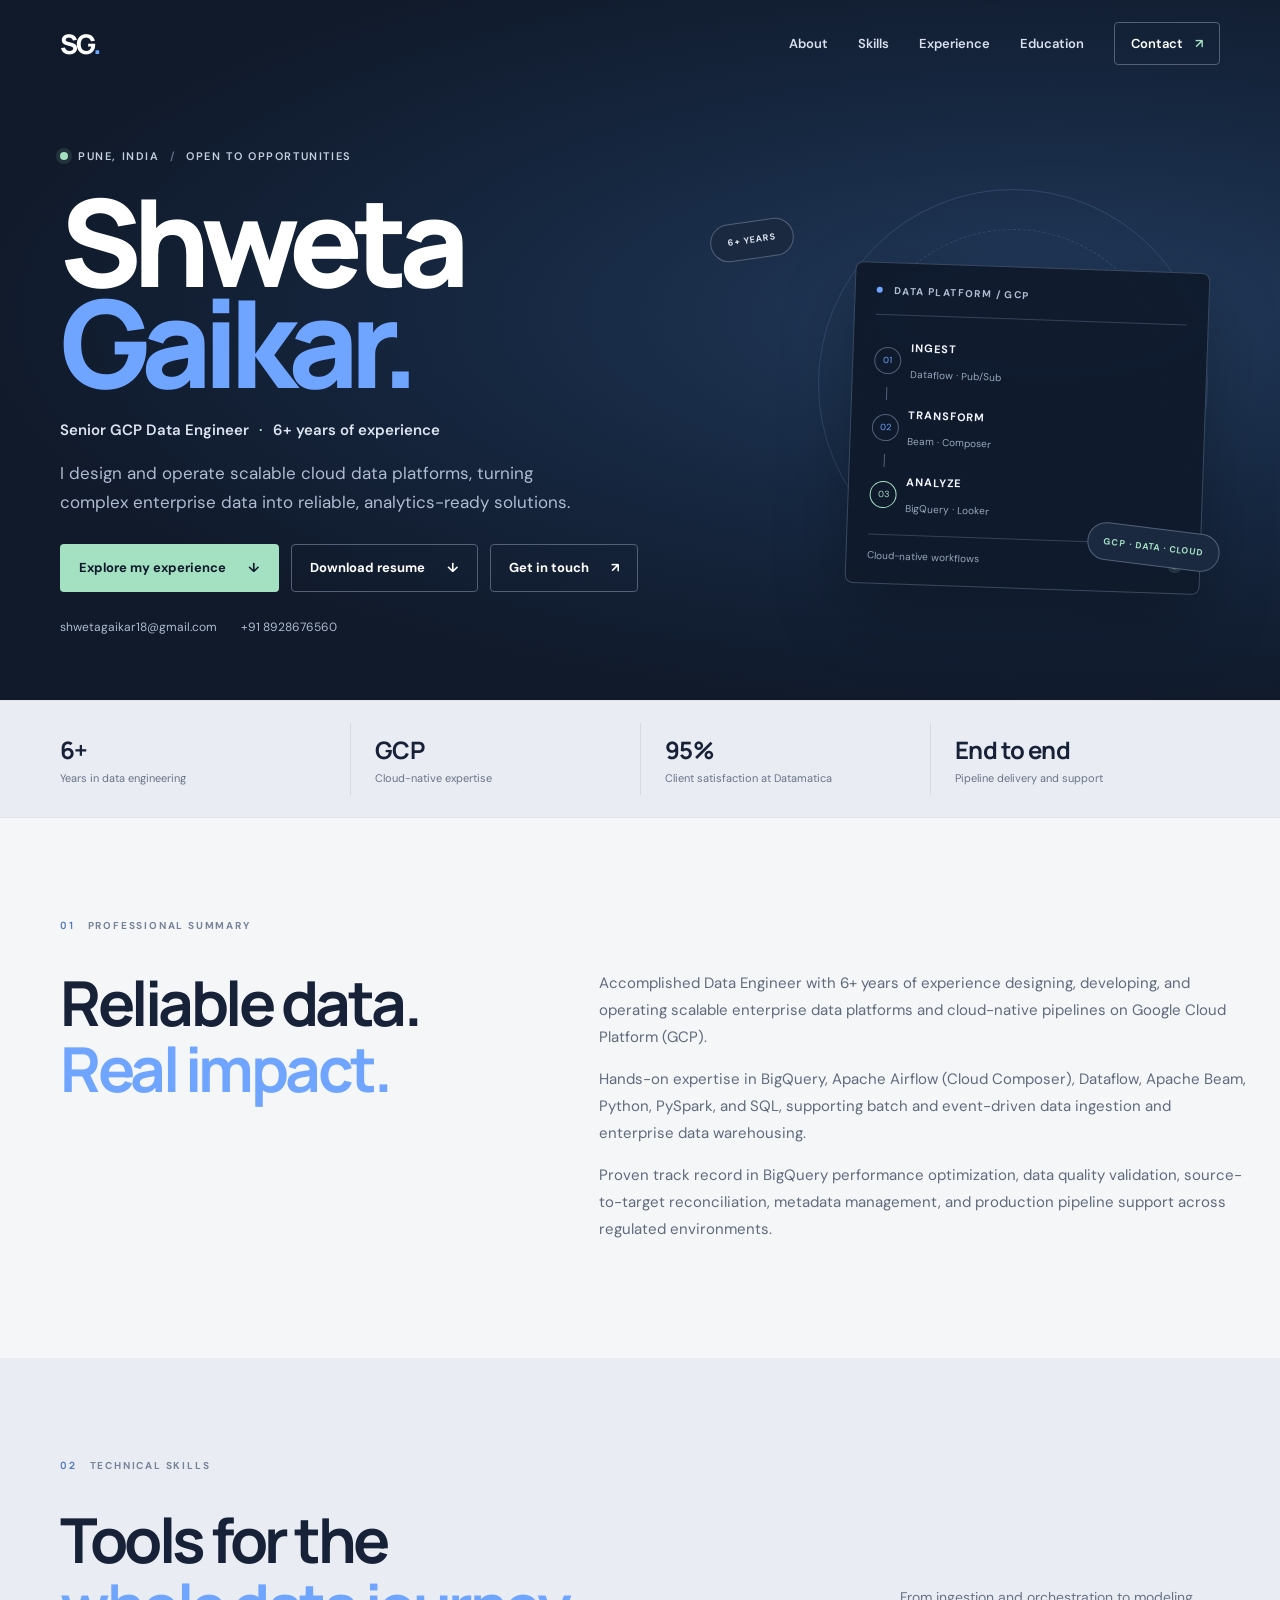
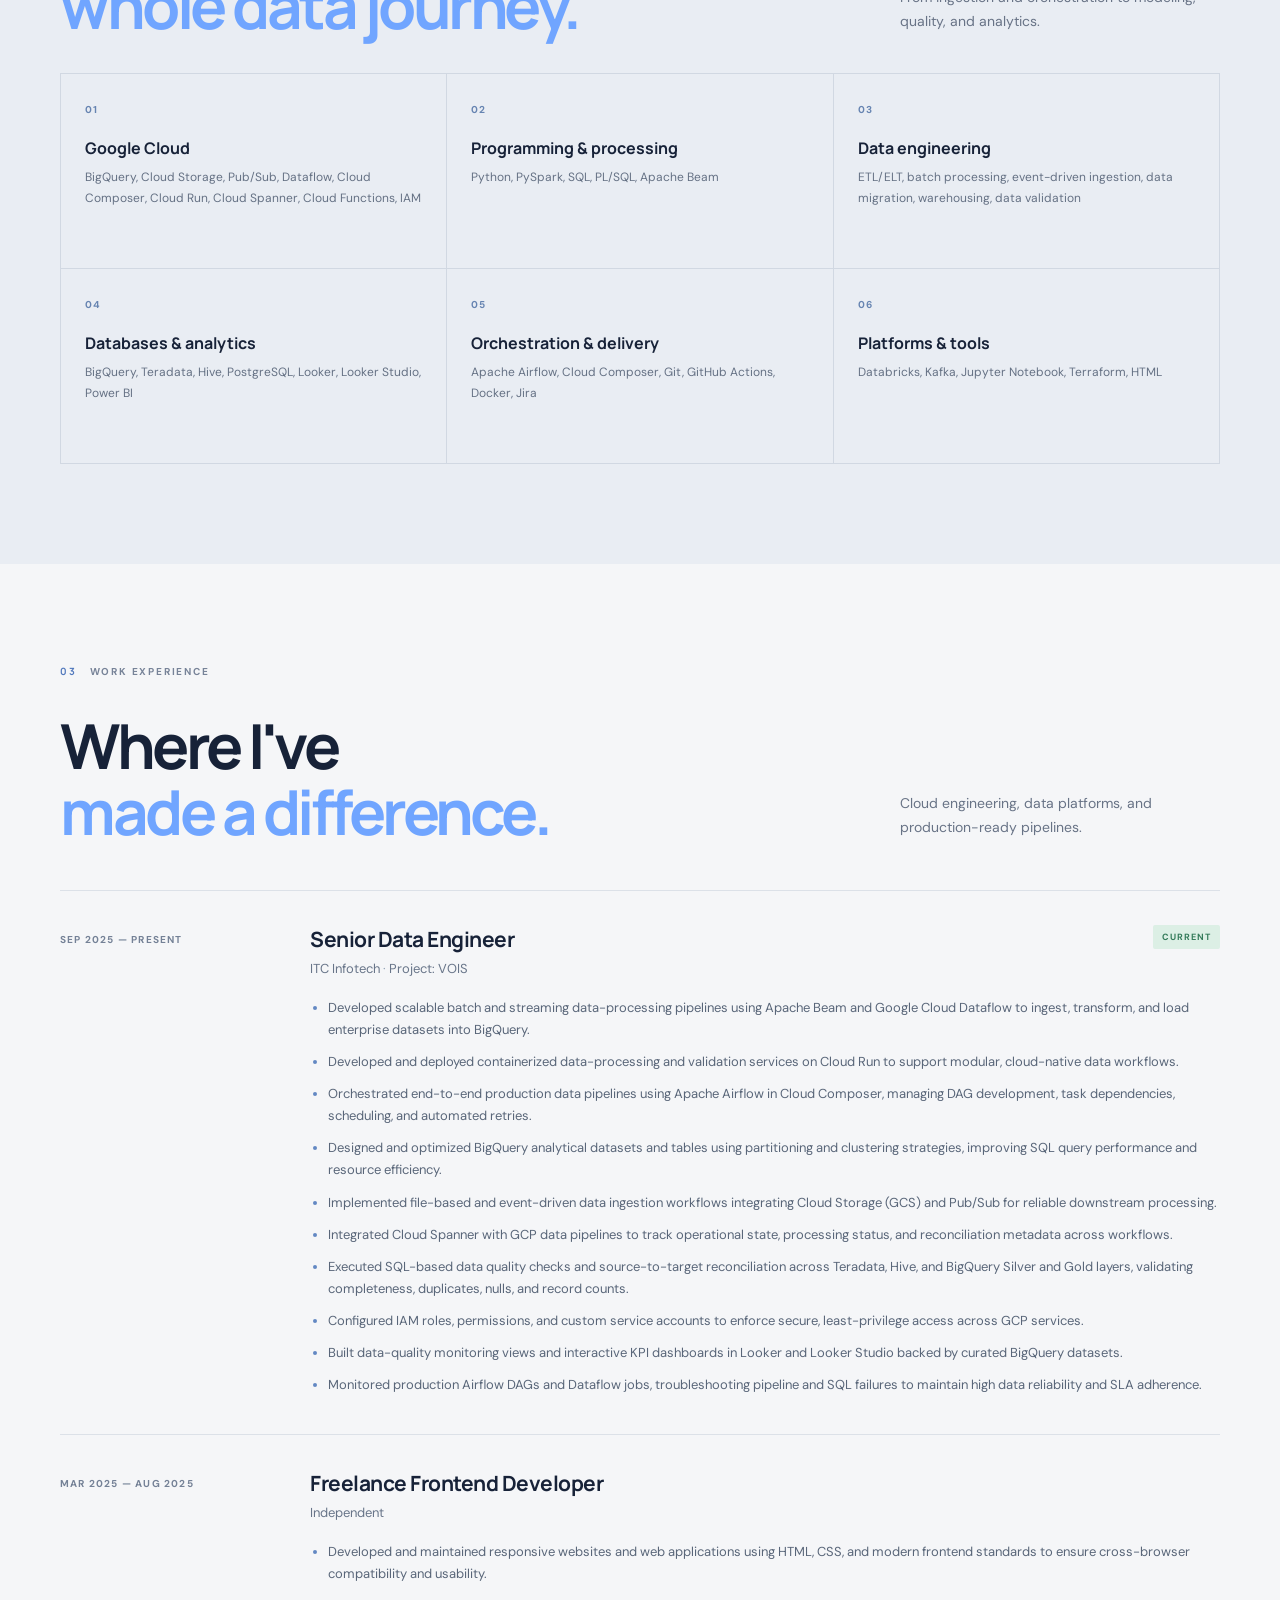
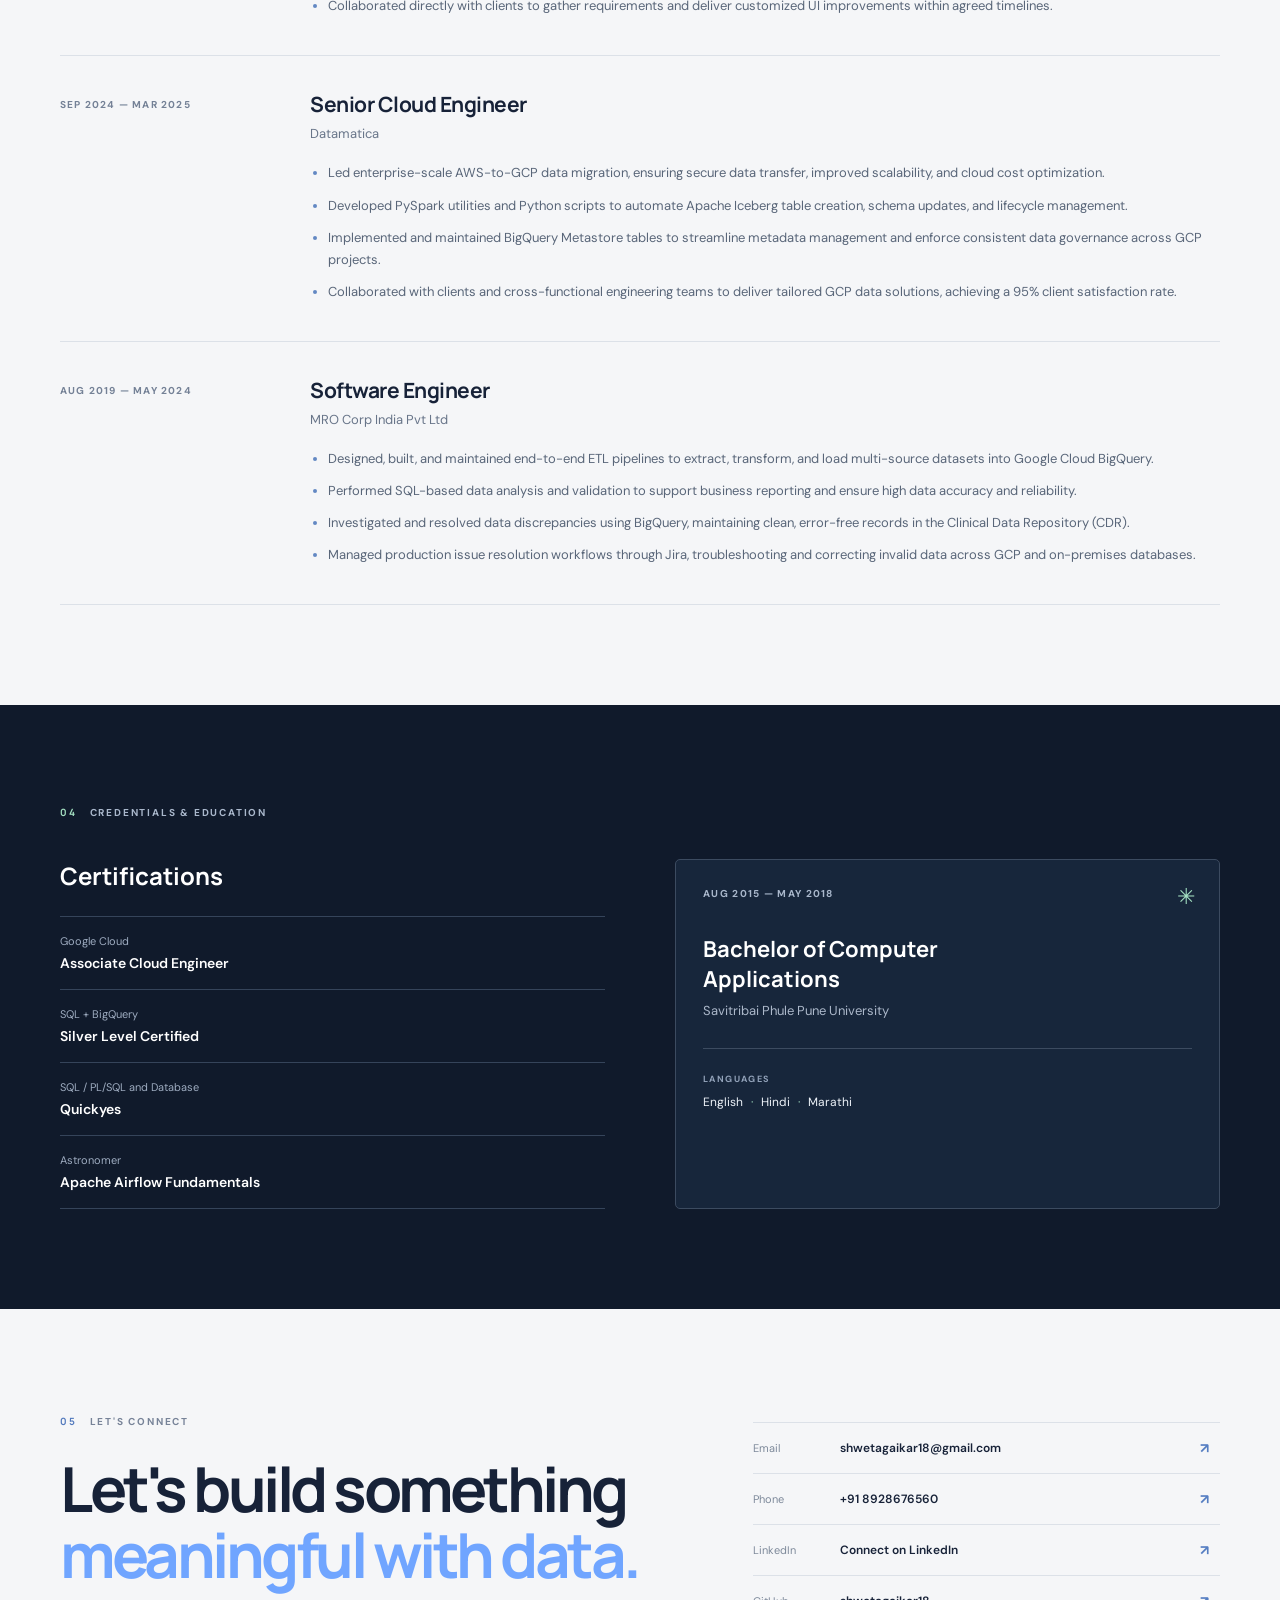
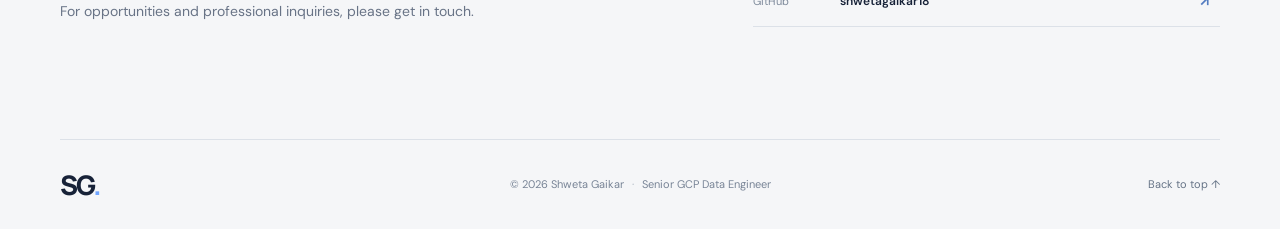
==== commit 03d45707: "Add downloadable resume button and resume page" ====
--- a/index.html
+++ b/index.html
@@ -35,6 +35,7 @@
         <p class="hero-intro">I design and operate scalable cloud data platforms, turning complex enterprise data into reliable, analytics-ready solutions.</p>
         <div class="hero-actions">
           <a class="button button-primary" href="#experience">Explore my experience <span>↓</span></a>
+          <a class="button button-outline" href="resume.html" download="Shweta-Gaikar-Resume.html" aria-label="Download Shweta Gaikar resume">Download resume <span>↓</span></a>
           <a class="button button-outline" href="mailto:shwetagaikar18@gmail.com">Get in touch <span>↗</span></a>
         </div>
         <div class="contact-chips" aria-label="Contact information">
@@ -75,8 +76,8 @@
         <h2>Reliable data.<br><em>Real impact.</em></h2>
         <div class="about-copy">
           <p>Accomplished Data Engineer with 6+ years of experience designing, developing, and operating scalable enterprise data platforms and cloud-native pipelines on Google Cloud Platform (GCP).</p>
-          <p>Hands-on expertise in BigQuery, Apache Airflow (Cloud Composer), Dataflow, Apache Beam, Python, PySpark, and SQL, supporting batch and event-driven data ingestion and enterprise data modernization.</p>
-          <p>Proven track record in BigQuery performance optimization, data quality validation, source-to-target reconciliation, metadata management, and production pipeline support across regulated enterprise environments.</p>
+          <p>Hands-on expertise in BigQuery, Apache Airflow (Cloud Composer), Dataflow, Apache Beam, Python, PySpark, and SQL, supporting batch and event-driven data ingestion and enterprise data warehousing.</p>
+          <p>Proven track record in BigQuery performance optimization, data quality validation, source-to-target reconciliation, metadata management, and production pipeline support across regulated environments.</p>
         </div>
       </div>
     </section>
@@ -88,7 +89,7 @@
         <div class="skills-grid">
           <article class="skill-card"><span class="skill-number">01</span><h3>Google Cloud</h3><p>BigQuery, Cloud Storage, Pub/Sub, Dataflow, Cloud Composer, Cloud Run, Cloud Spanner, Cloud Functions, IAM</p></article>
           <article class="skill-card"><span class="skill-number">02</span><h3>Programming & processing</h3><p>Python, PySpark, SQL, PL/SQL, Apache Beam</p></article>
-          <article class="skill-card"><span class="skill-number">03</span><h3>Data engineering</h3><p>ETL/ELT, batch processing, event-driven ingestion, data migration, warehousing, data validation, Apache Iceberg, BigQuery Metastore</p></article>
+          <article class="skill-card"><span class="skill-number">03</span><h3>Data engineering</h3><p>ETL/ELT, batch processing, event-driven ingestion, data migration, warehousing, data validation</p></article>
           <article class="skill-card"><span class="skill-number">04</span><h3>Databases & analytics</h3><p>BigQuery, Teradata, Hive, PostgreSQL, Looker, Looker Studio, Power BI</p></article>
           <article class="skill-card"><span class="skill-number">05</span><h3>Orchestration & delivery</h3><p>Apache Airflow, Cloud Composer, Git, GitHub Actions, Docker, Jira</p></article>
           <article class="skill-card"><span class="skill-number">06</span><h3>Platforms & tools</h3><p>Databricks, Kafka, Jupyter Notebook, Terraform, HTML</p></article>
@@ -111,7 +112,7 @@
               <li>Designed and optimized BigQuery analytical datasets and tables using partitioning and clustering strategies, improving SQL query performance and resource efficiency.</li>
               <li>Implemented file-based and event-driven data ingestion workflows integrating Cloud Storage (GCS) and Pub/Sub for reliable downstream processing.</li>
               <li>Integrated Cloud Spanner with GCP data pipelines to track operational state, processing status, and reconciliation metadata across workflows.</li>
-              <li>Executed SQL-based data quality checks and source-to-target reconciliation across Teradata, Hive, and BigQuery Silver and Gold layers, validating completeness, duplicates, nulls, and data consistency.</li>
+              <li>Executed SQL-based data quality checks and source-to-target reconciliation across Teradata, Hive, and BigQuery Silver and Gold layers, validating completeness, duplicates, nulls, and record counts.</li>
               <li>Configured IAM roles, permissions, and custom service accounts to enforce secure, least-privilege access across GCP services.</li>
               <li>Built data-quality monitoring views and interactive KPI dashboards in Looker and Looker Studio backed by curated BigQuery datasets.</li>
               <li>Monitored production Airflow DAGs and Dataflow jobs, troubleshooting pipeline and SQL failures to maintain high data reliability and SLA adherence.</li>
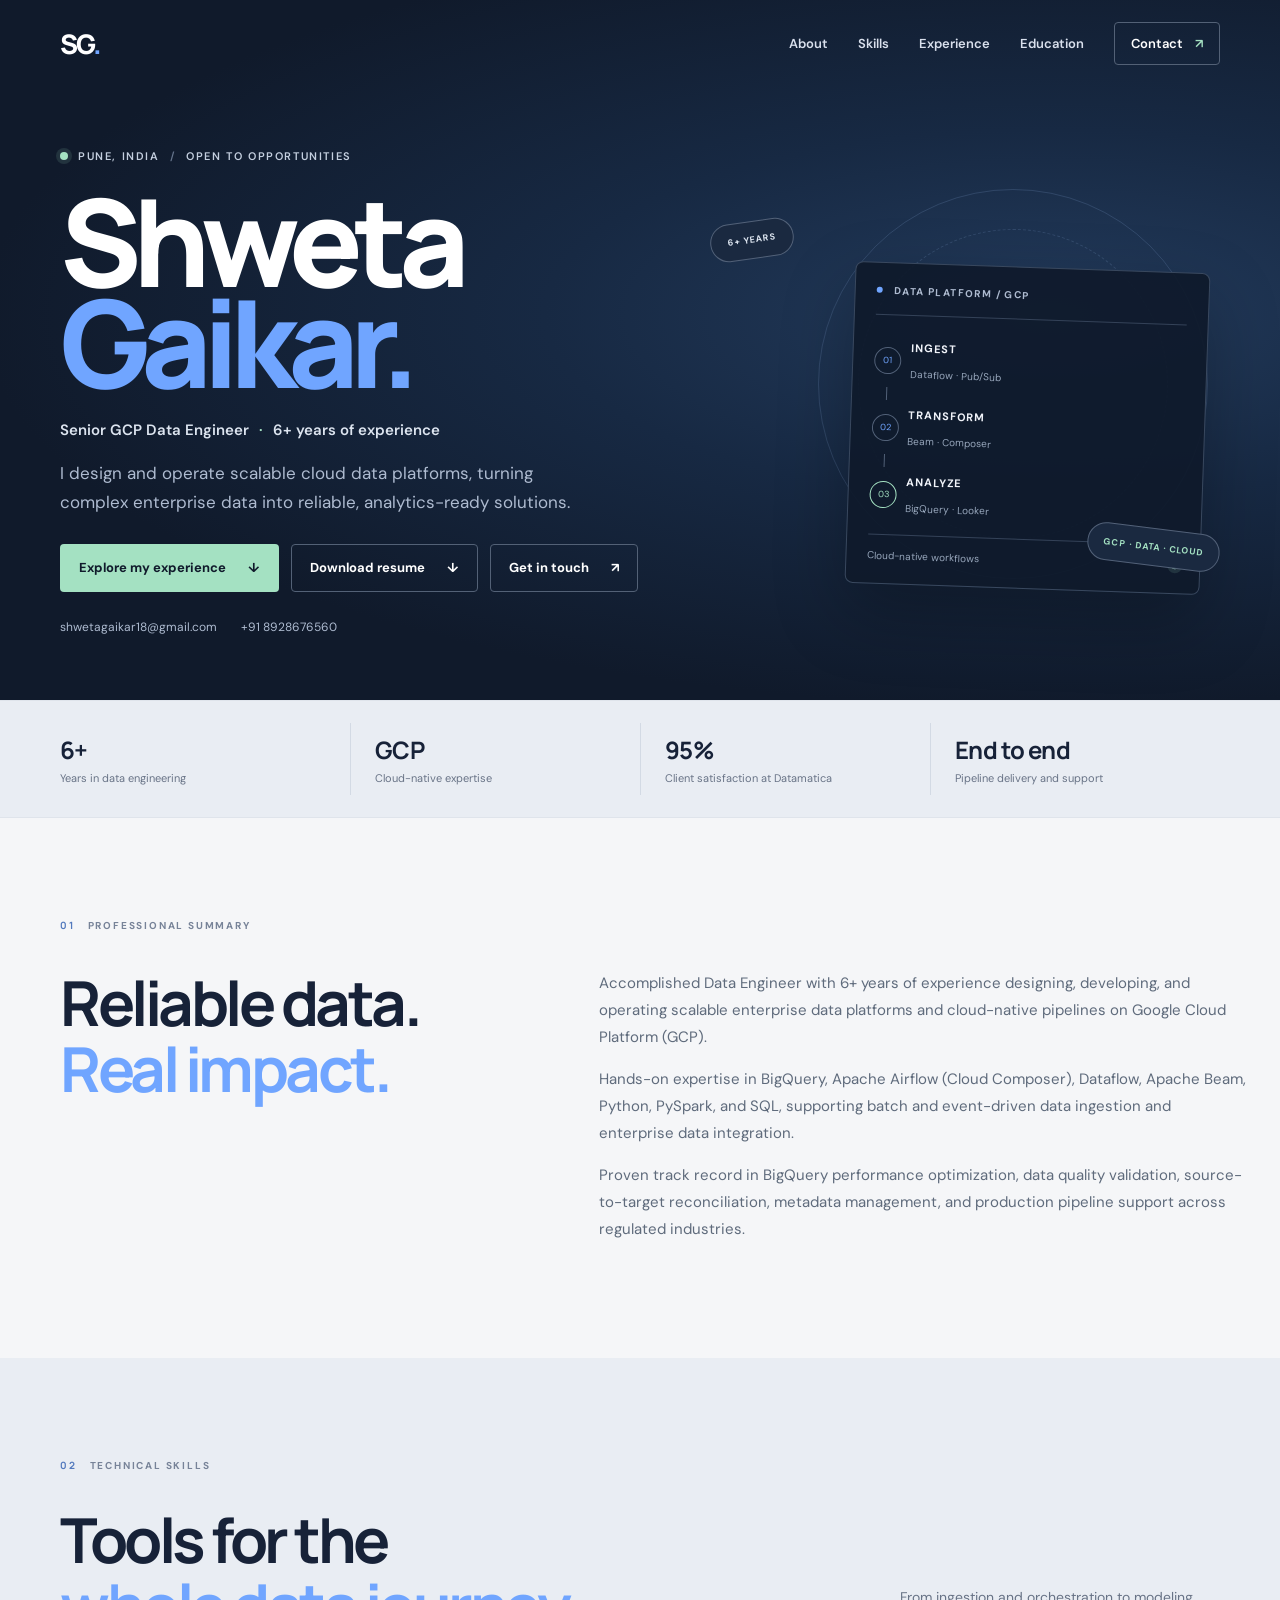
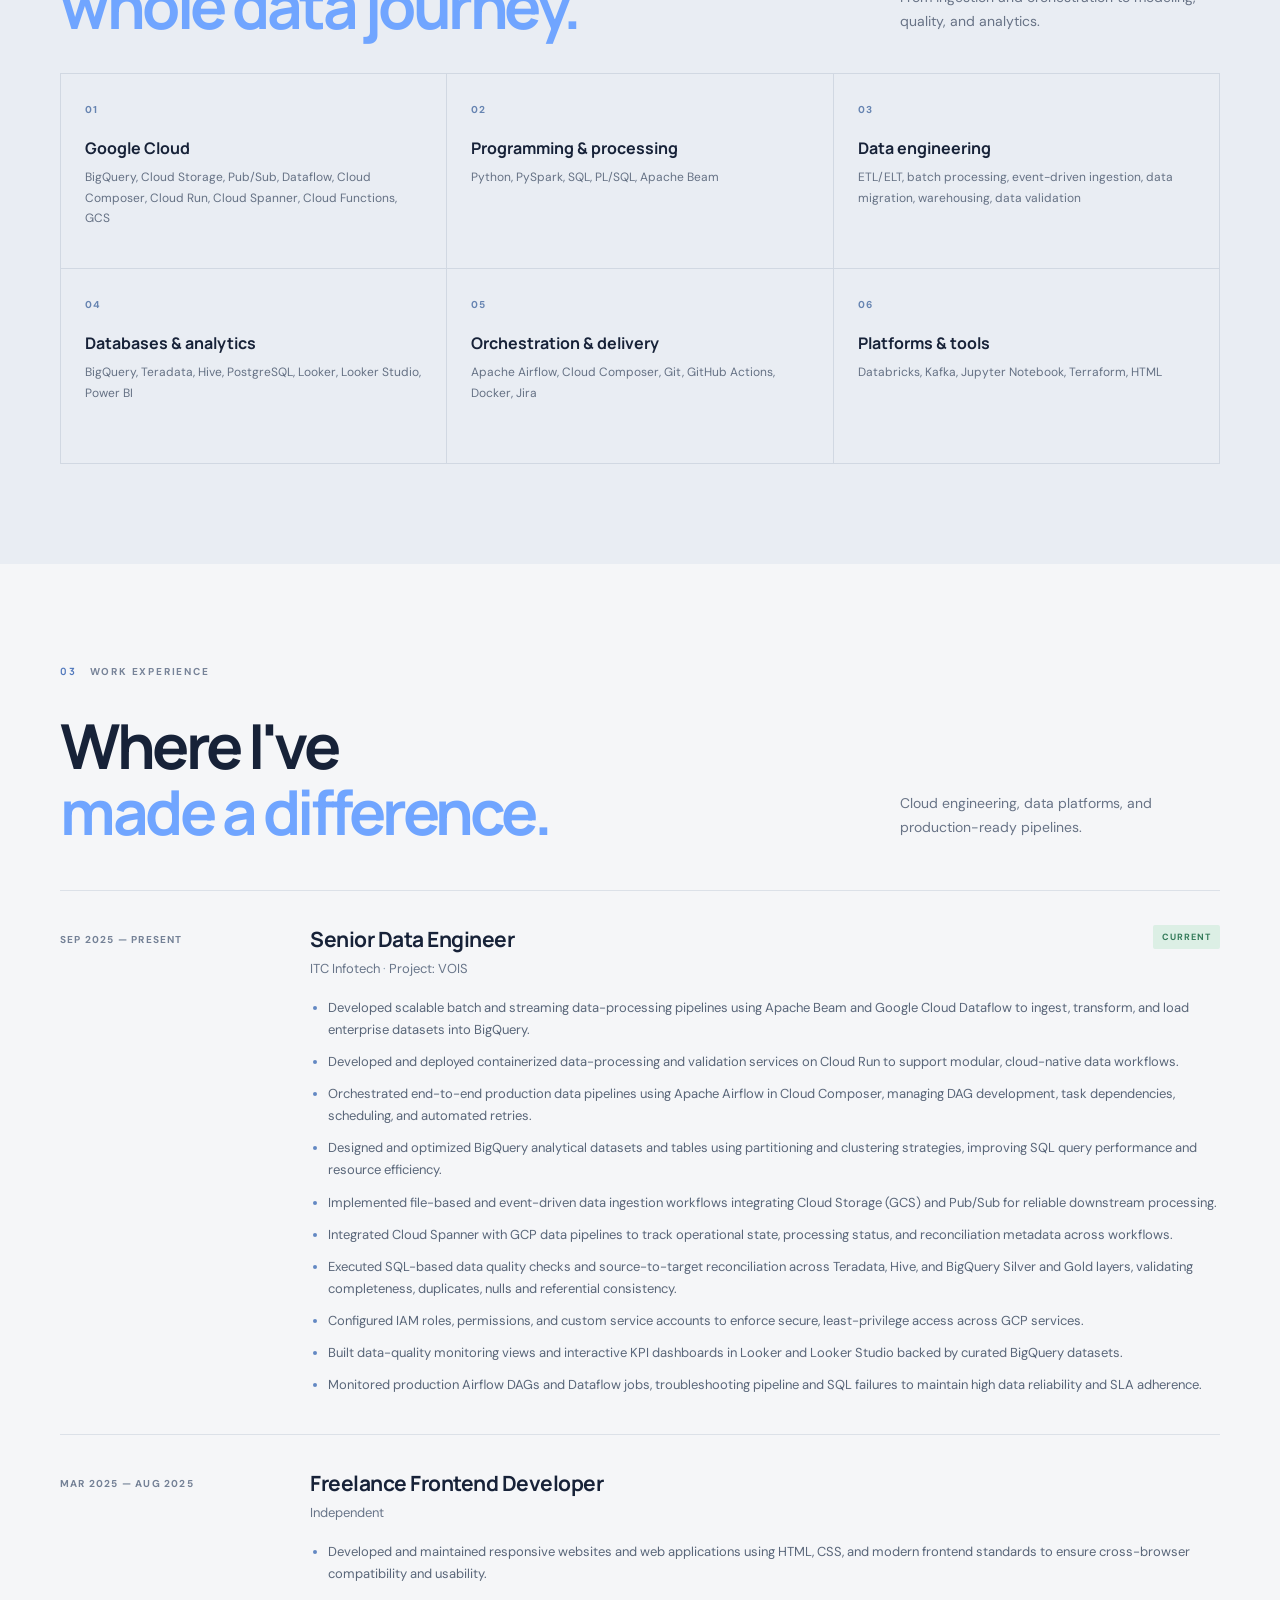
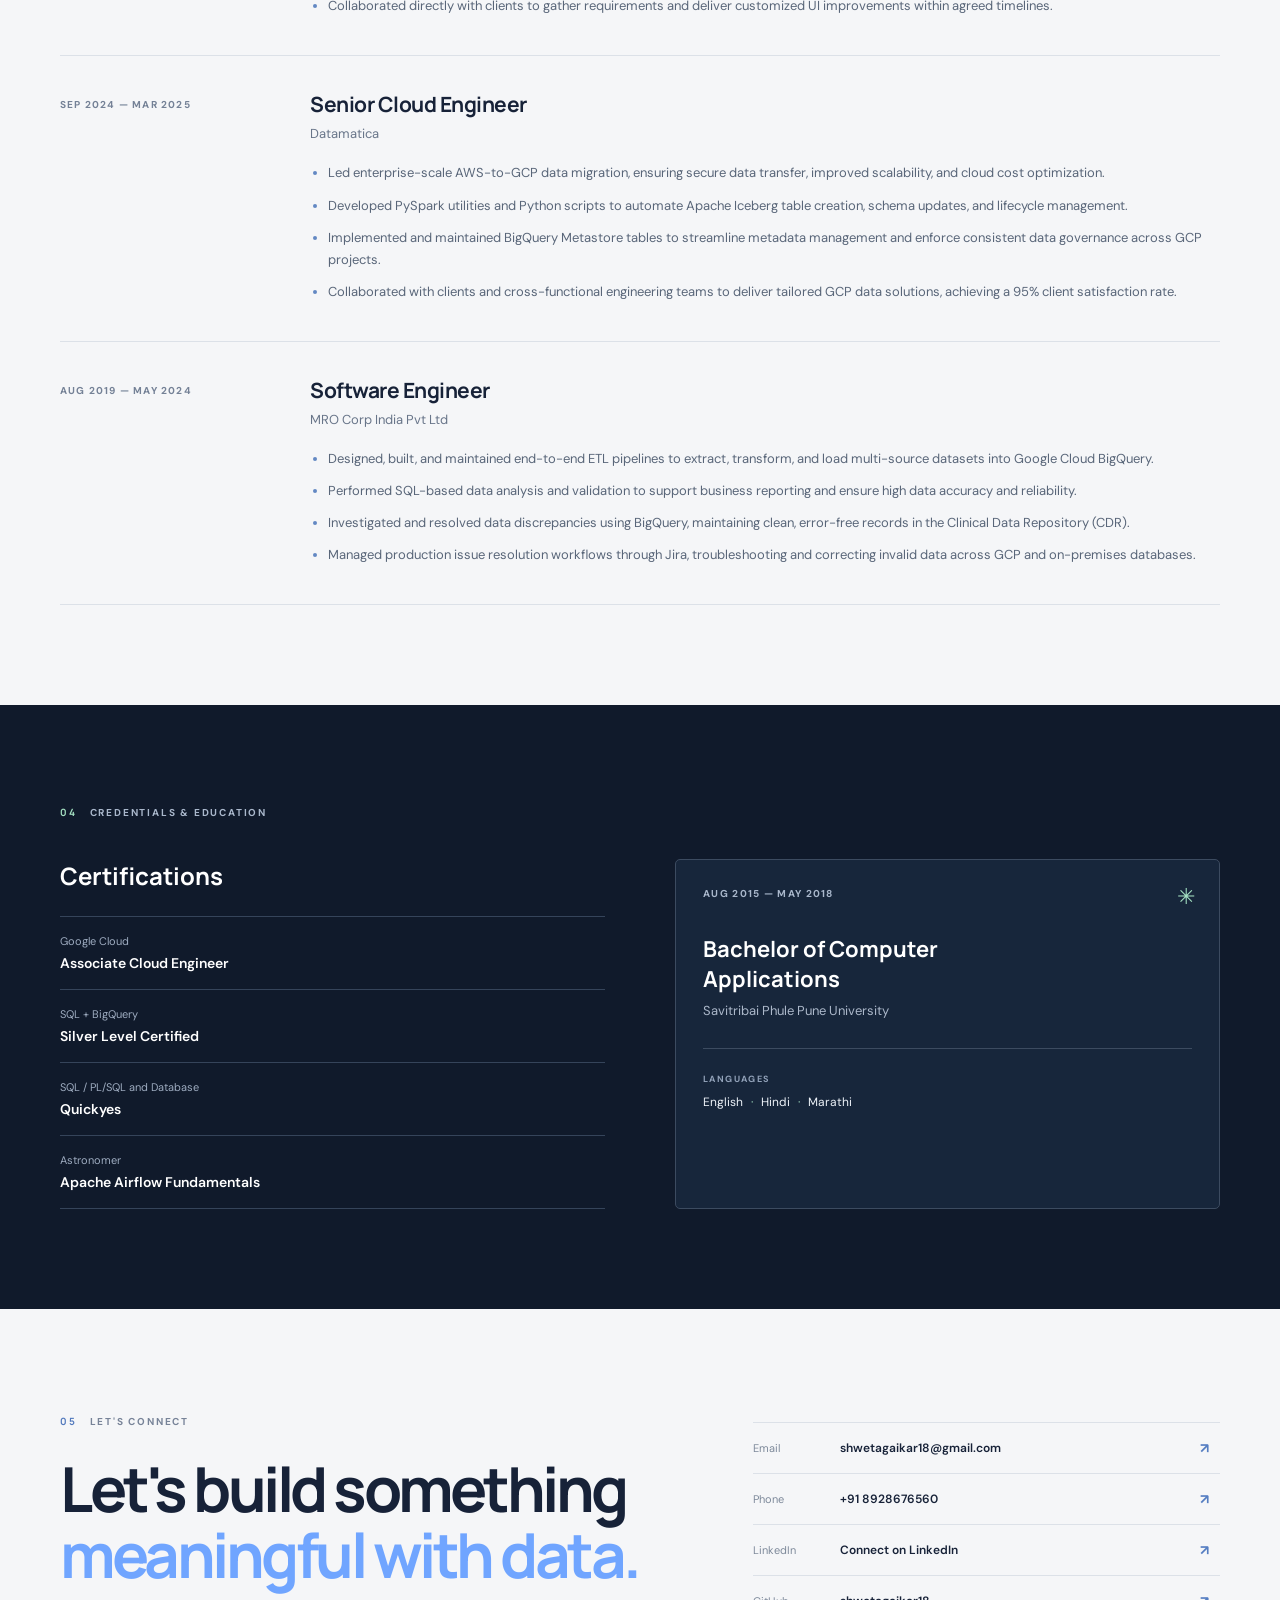
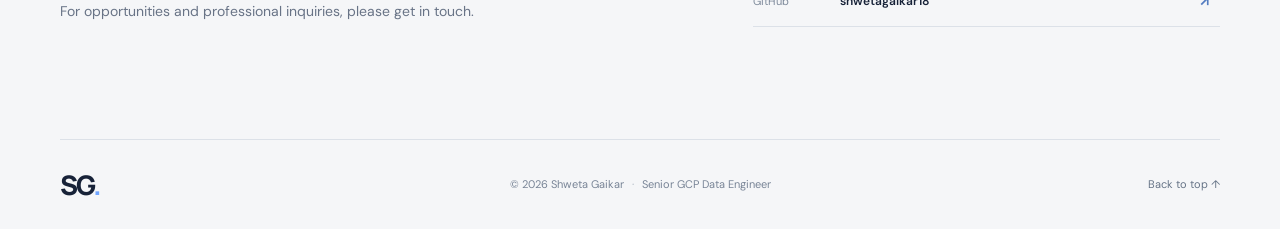
==== commit d8f3bc7e: "Update resume download button to link to the uploaded PDF" ====
--- a/index.html
+++ b/index.html
@@ -35,7 +35,7 @@
         <p class="hero-intro">I design and operate scalable cloud data platforms, turning complex enterprise data into reliable, analytics-ready solutions.</p>
         <div class="hero-actions">
           <a class="button button-primary" href="#experience">Explore my experience <span>↓</span></a>
-          <a class="button button-outline" href="resume.html" download="Shweta-Gaikar-Resume.html" aria-label="Download Shweta Gaikar resume">Download resume <span>↓</span></a>
+          <a class="button button-outline" href="Shweta_Gaikar_Senior_GCP_Data_Engineer_Resume.pdf" download="Shweta_Gaikar_Senior_GCP_Data_Engineer_Resume.pdf" aria-label="Download Shweta Gaikar resume PDF">Download resume <span>↓</span></a>
           <a class="button button-outline" href="mailto:shwetagaikar18@gmail.com">Get in touch <span>↗</span></a>
         </div>
         <div class="contact-chips" aria-label="Contact information">
@@ -76,8 +76,8 @@
         <h2>Reliable data.<br><em>Real impact.</em></h2>
         <div class="about-copy">
           <p>Accomplished Data Engineer with 6+ years of experience designing, developing, and operating scalable enterprise data platforms and cloud-native pipelines on Google Cloud Platform (GCP).</p>
-          <p>Hands-on expertise in BigQuery, Apache Airflow (Cloud Composer), Dataflow, Apache Beam, Python, PySpark, and SQL, supporting batch and event-driven data ingestion and enterprise data warehousing.</p>
-          <p>Proven track record in BigQuery performance optimization, data quality validation, source-to-target reconciliation, metadata management, and production pipeline support across regulated environments.</p>
+          <p>Hands-on expertise in BigQuery, Apache Airflow (Cloud Composer), Dataflow, Apache Beam, Python, PySpark, and SQL, supporting batch and event-driven data ingestion and enterprise data integration.</p>
+          <p>Proven track record in BigQuery performance optimization, data quality validation, source-to-target reconciliation, metadata management, and production pipeline support across regulated industries.</p>
         </div>
       </div>
     </section>
@@ -87,7 +87,7 @@
         <div class="section-label"><span>02</span> TECHNICAL SKILLS</div>
         <div class="skills-heading"><h2>Tools for the<br><em>whole data journey.</em></h2><p>From ingestion and orchestration to modeling, quality, and analytics.</p></div>
         <div class="skills-grid">
-          <article class="skill-card"><span class="skill-number">01</span><h3>Google Cloud</h3><p>BigQuery, Cloud Storage, Pub/Sub, Dataflow, Cloud Composer, Cloud Run, Cloud Spanner, Cloud Functions, IAM</p></article>
+          <article class="skill-card"><span class="skill-number">01</span><h3>Google Cloud</h3><p>BigQuery, Cloud Storage, Pub/Sub, Dataflow, Cloud Composer, Cloud Run, Cloud Spanner, Cloud Functions, GCS</p></article>
           <article class="skill-card"><span class="skill-number">02</span><h3>Programming & processing</h3><p>Python, PySpark, SQL, PL/SQL, Apache Beam</p></article>
           <article class="skill-card"><span class="skill-number">03</span><h3>Data engineering</h3><p>ETL/ELT, batch processing, event-driven ingestion, data migration, warehousing, data validation</p></article>
           <article class="skill-card"><span class="skill-number">04</span><h3>Databases & analytics</h3><p>BigQuery, Teradata, Hive, PostgreSQL, Looker, Looker Studio, Power BI</p></article>
@@ -112,7 +112,7 @@
               <li>Designed and optimized BigQuery analytical datasets and tables using partitioning and clustering strategies, improving SQL query performance and resource efficiency.</li>
               <li>Implemented file-based and event-driven data ingestion workflows integrating Cloud Storage (GCS) and Pub/Sub for reliable downstream processing.</li>
               <li>Integrated Cloud Spanner with GCP data pipelines to track operational state, processing status, and reconciliation metadata across workflows.</li>
-              <li>Executed SQL-based data quality checks and source-to-target reconciliation across Teradata, Hive, and BigQuery Silver and Gold layers, validating completeness, duplicates, nulls, and record counts.</li>
+              <li>Executed SQL-based data quality checks and source-to-target reconciliation across Teradata, Hive, and BigQuery Silver and Gold layers, validating completeness, duplicates, nulls and referential consistency.</li>
               <li>Configured IAM roles, permissions, and custom service accounts to enforce secure, least-privilege access across GCP services.</li>
               <li>Built data-quality monitoring views and interactive KPI dashboards in Looker and Looker Studio backed by curated BigQuery datasets.</li>
               <li>Monitored production Airflow DAGs and Dataflow jobs, troubleshooting pipeline and SQL failures to maintain high data reliability and SLA adherence.</li>
